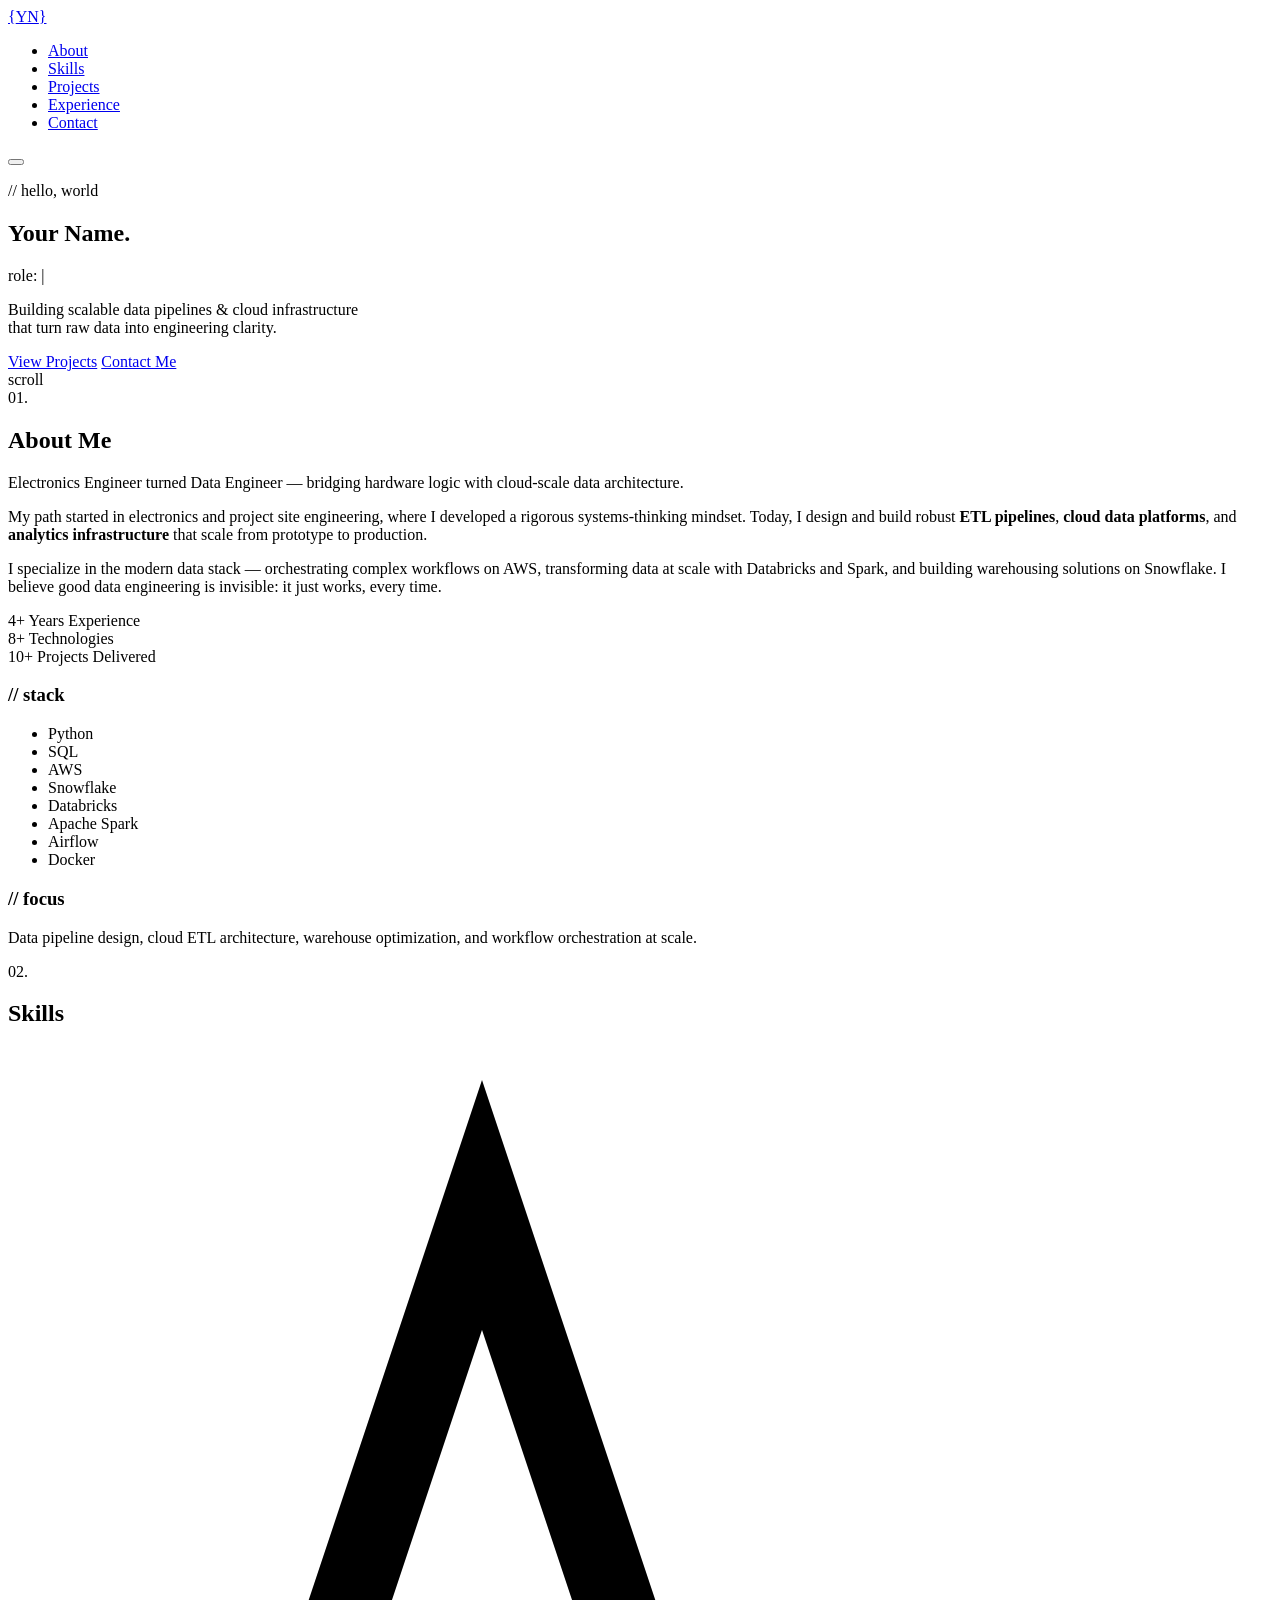
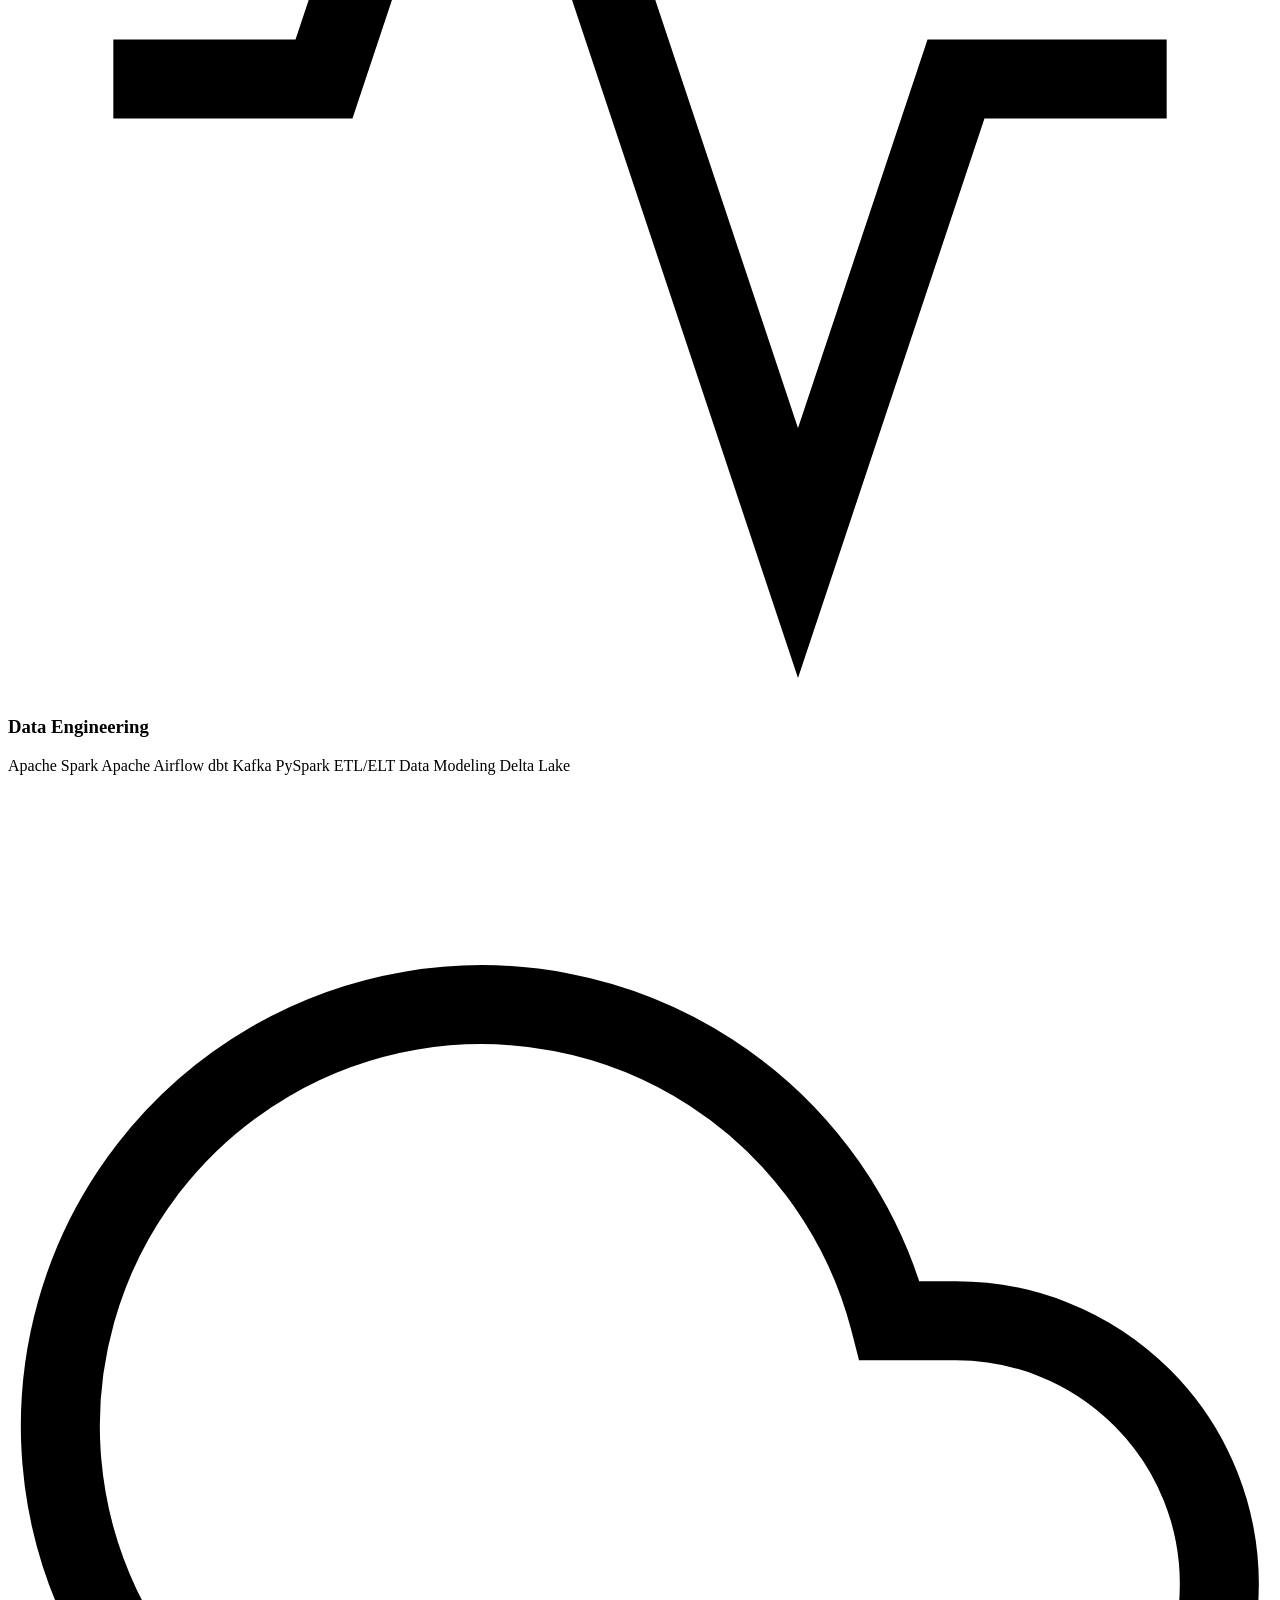
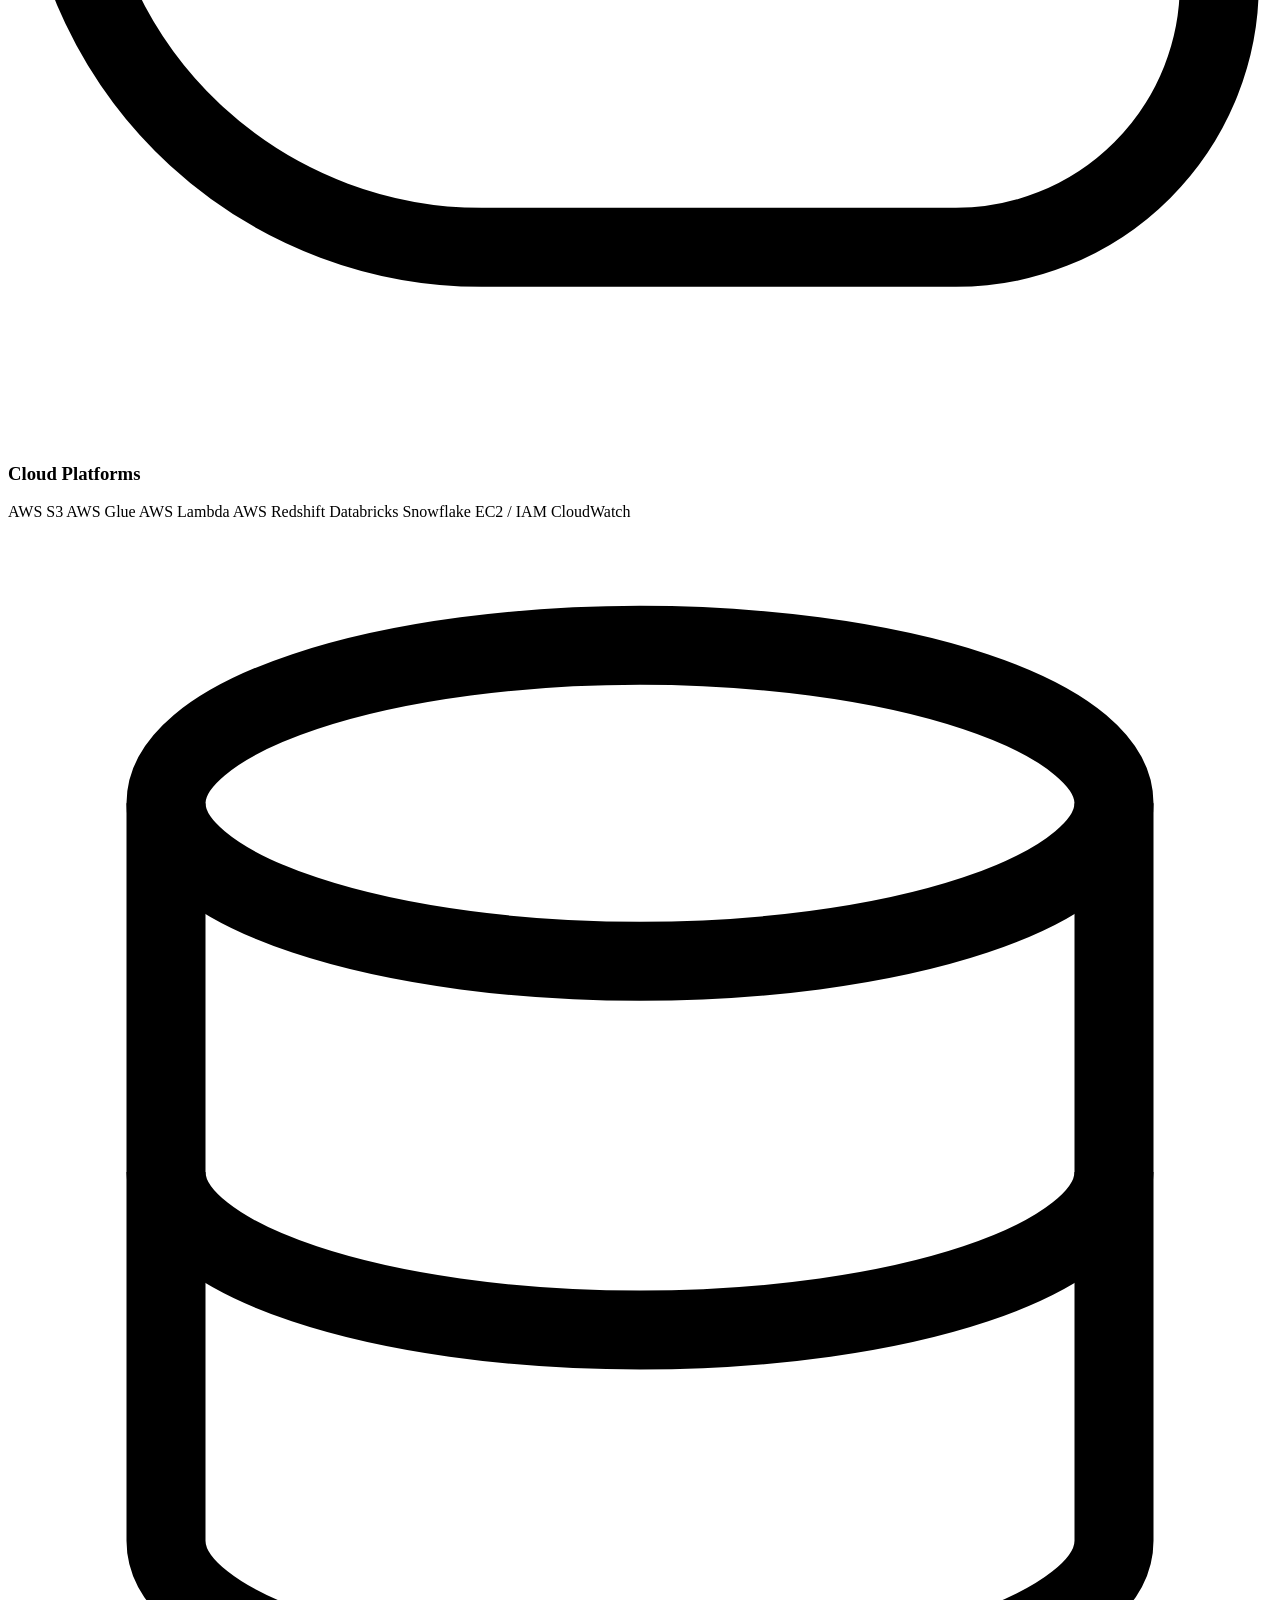
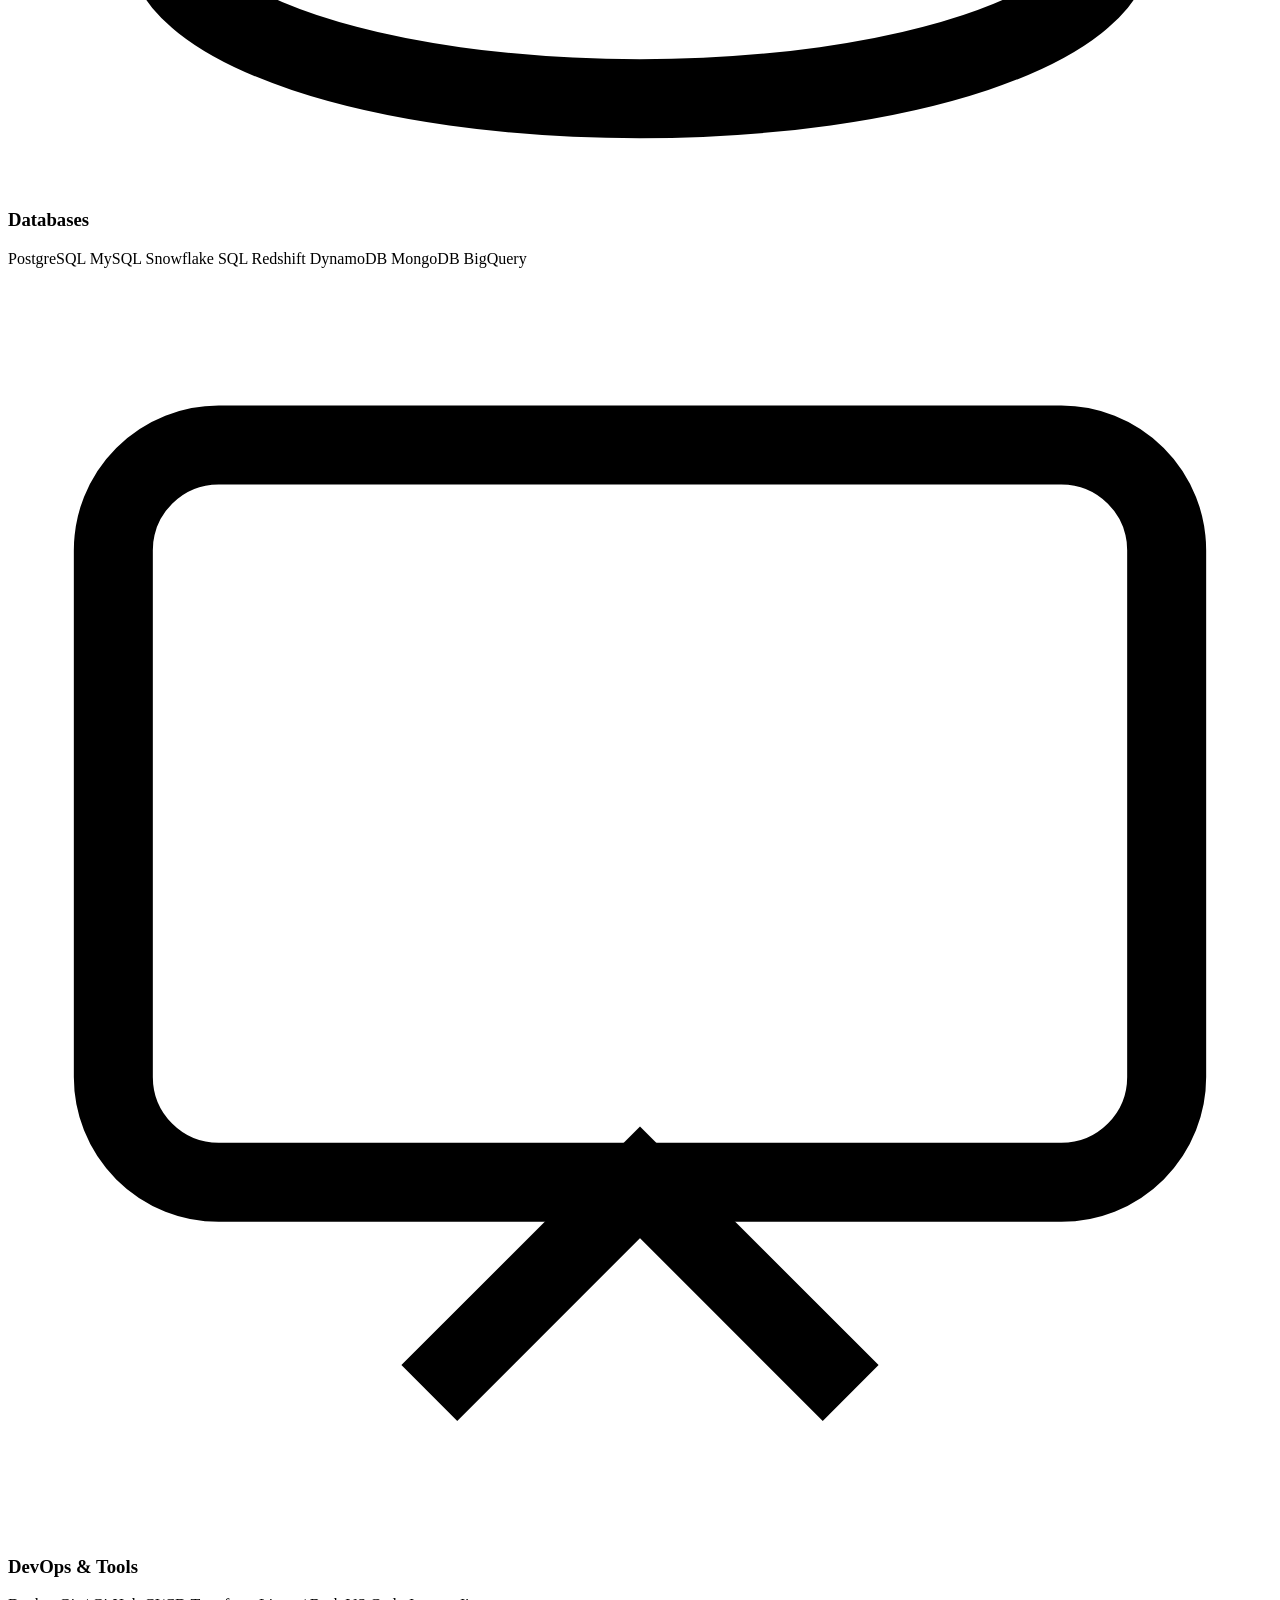
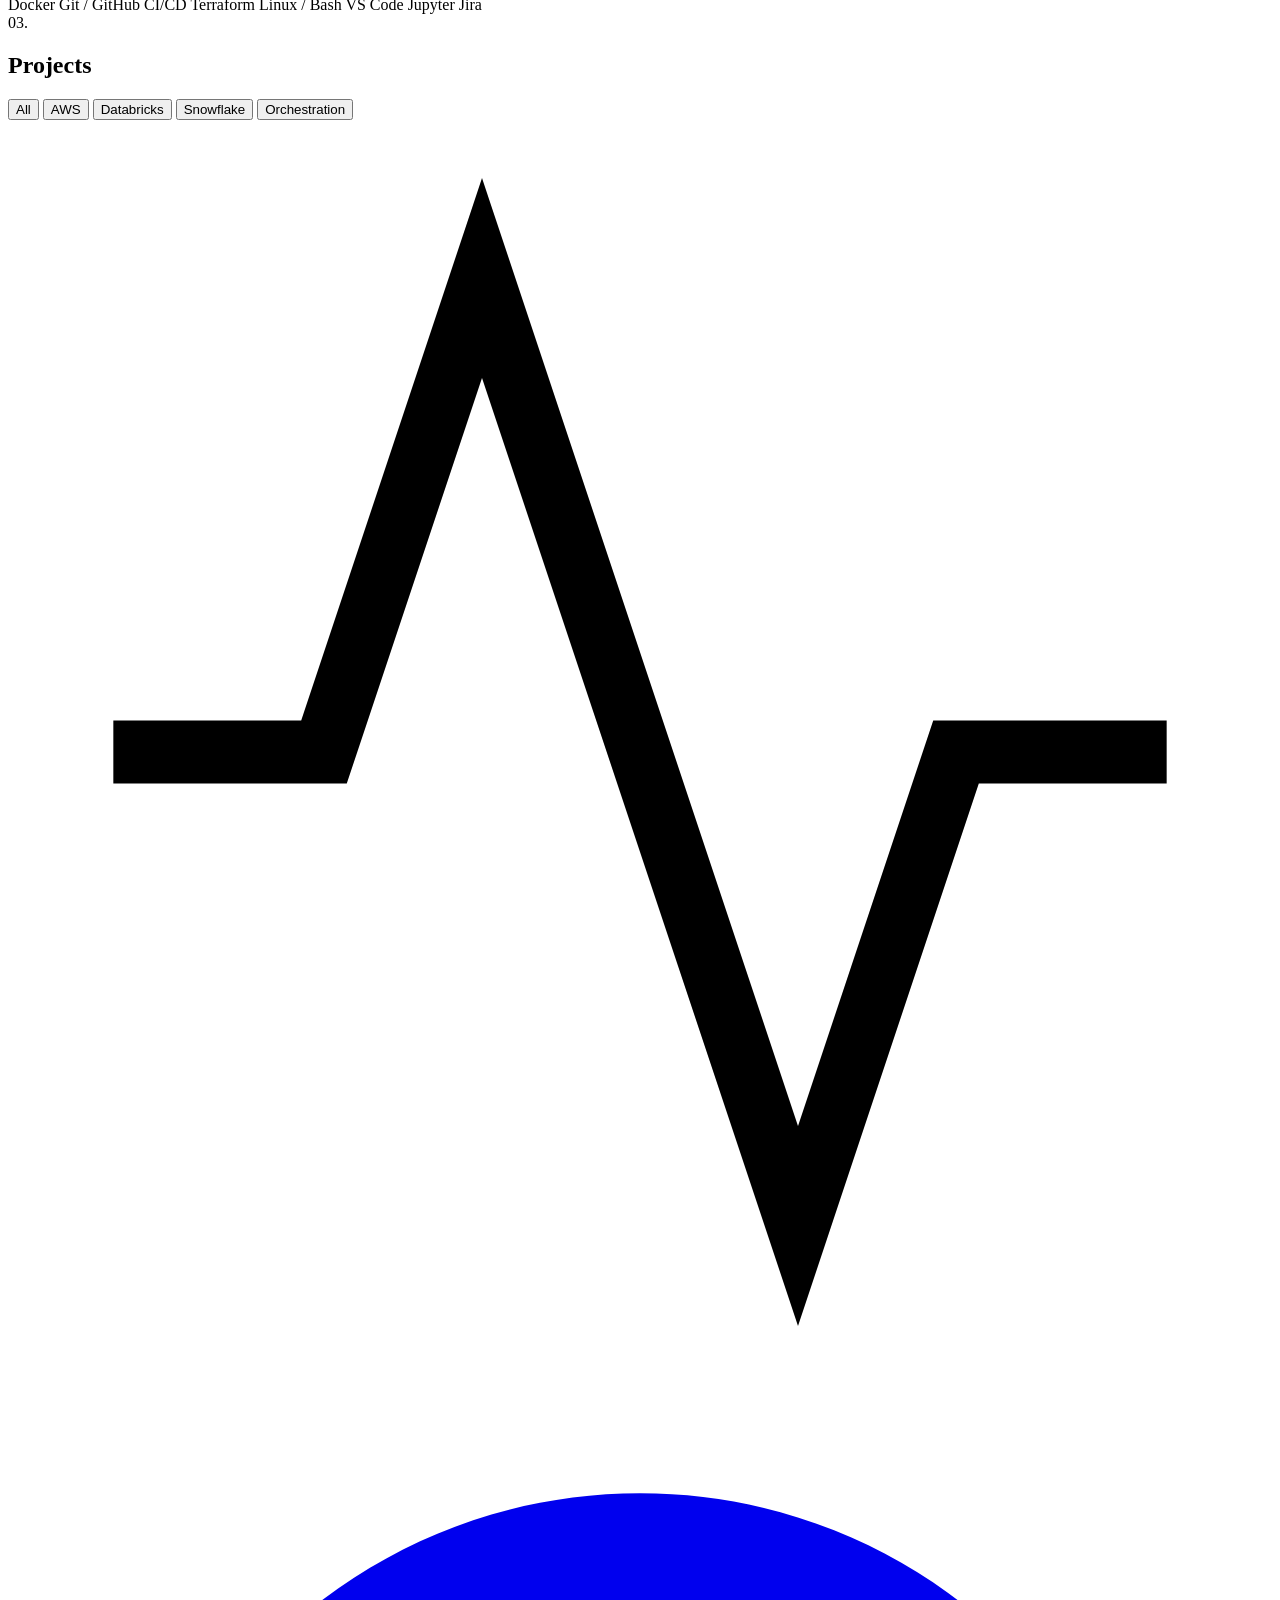
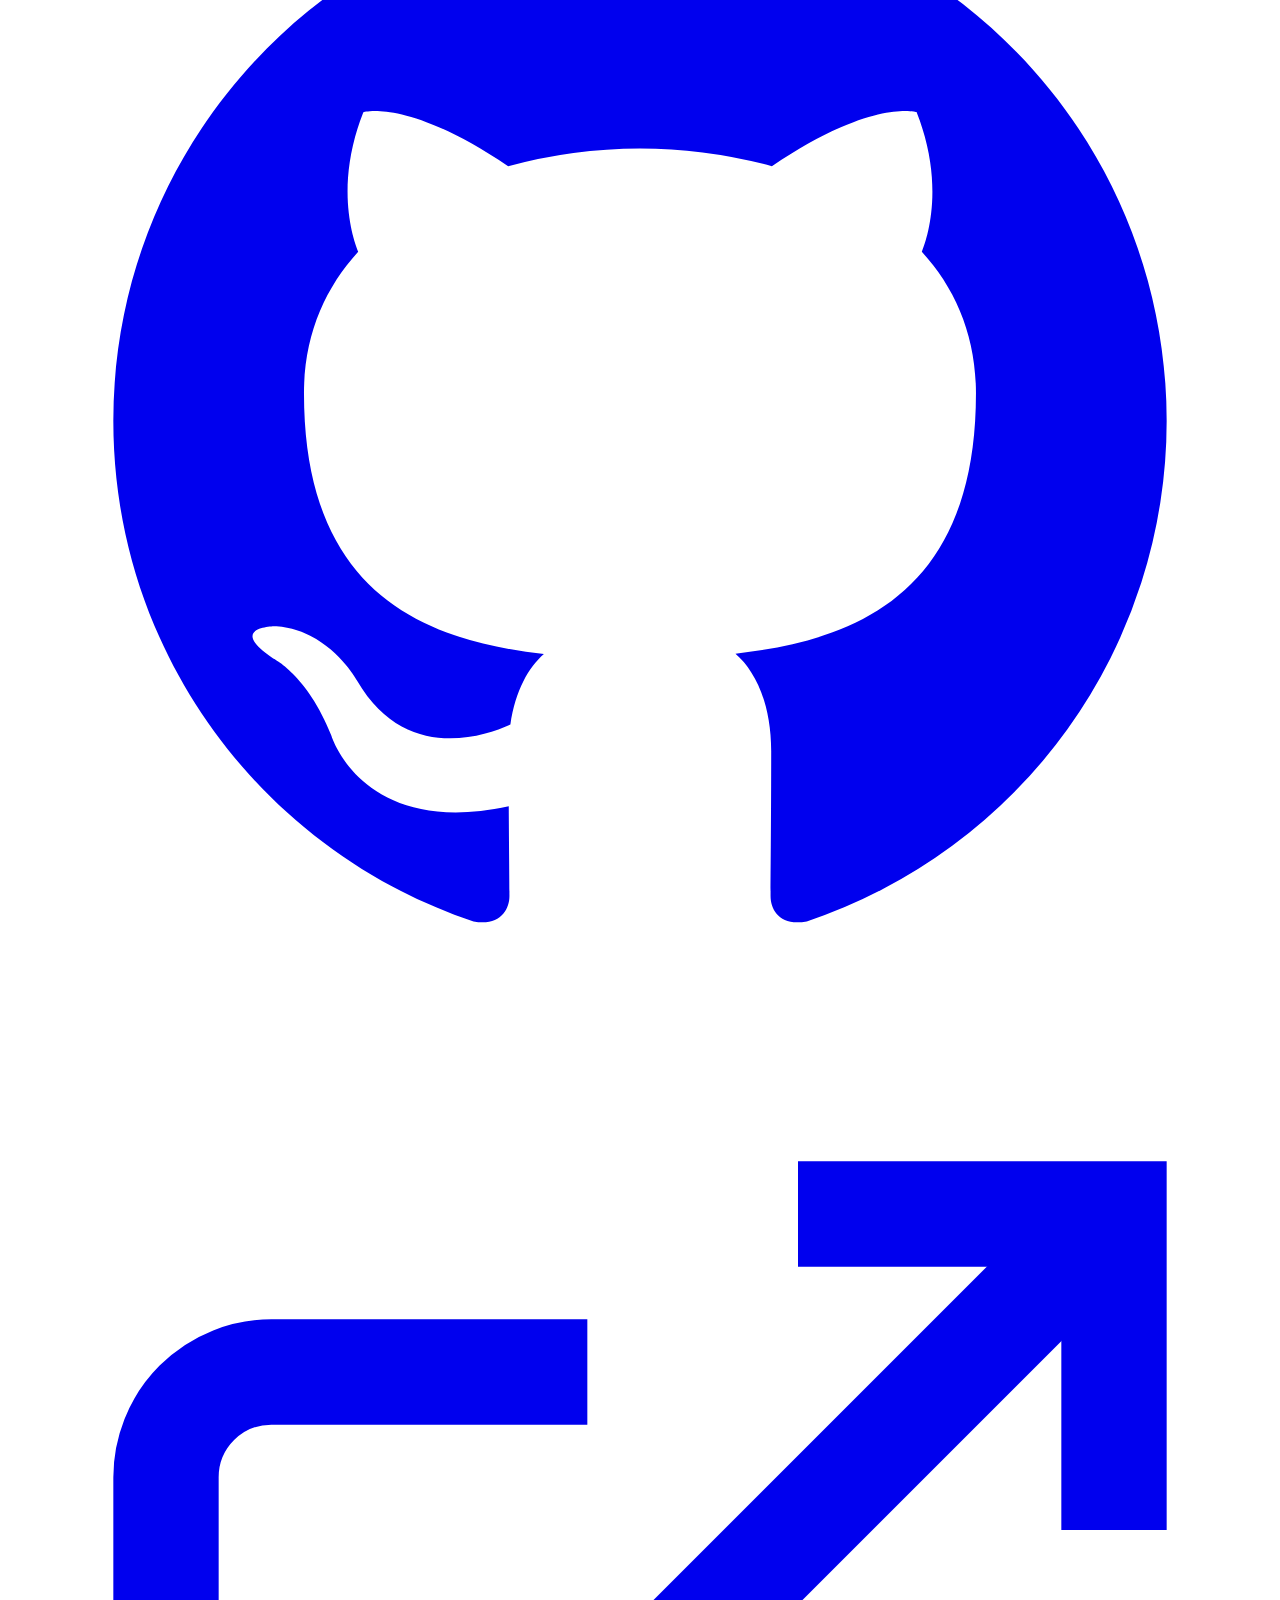
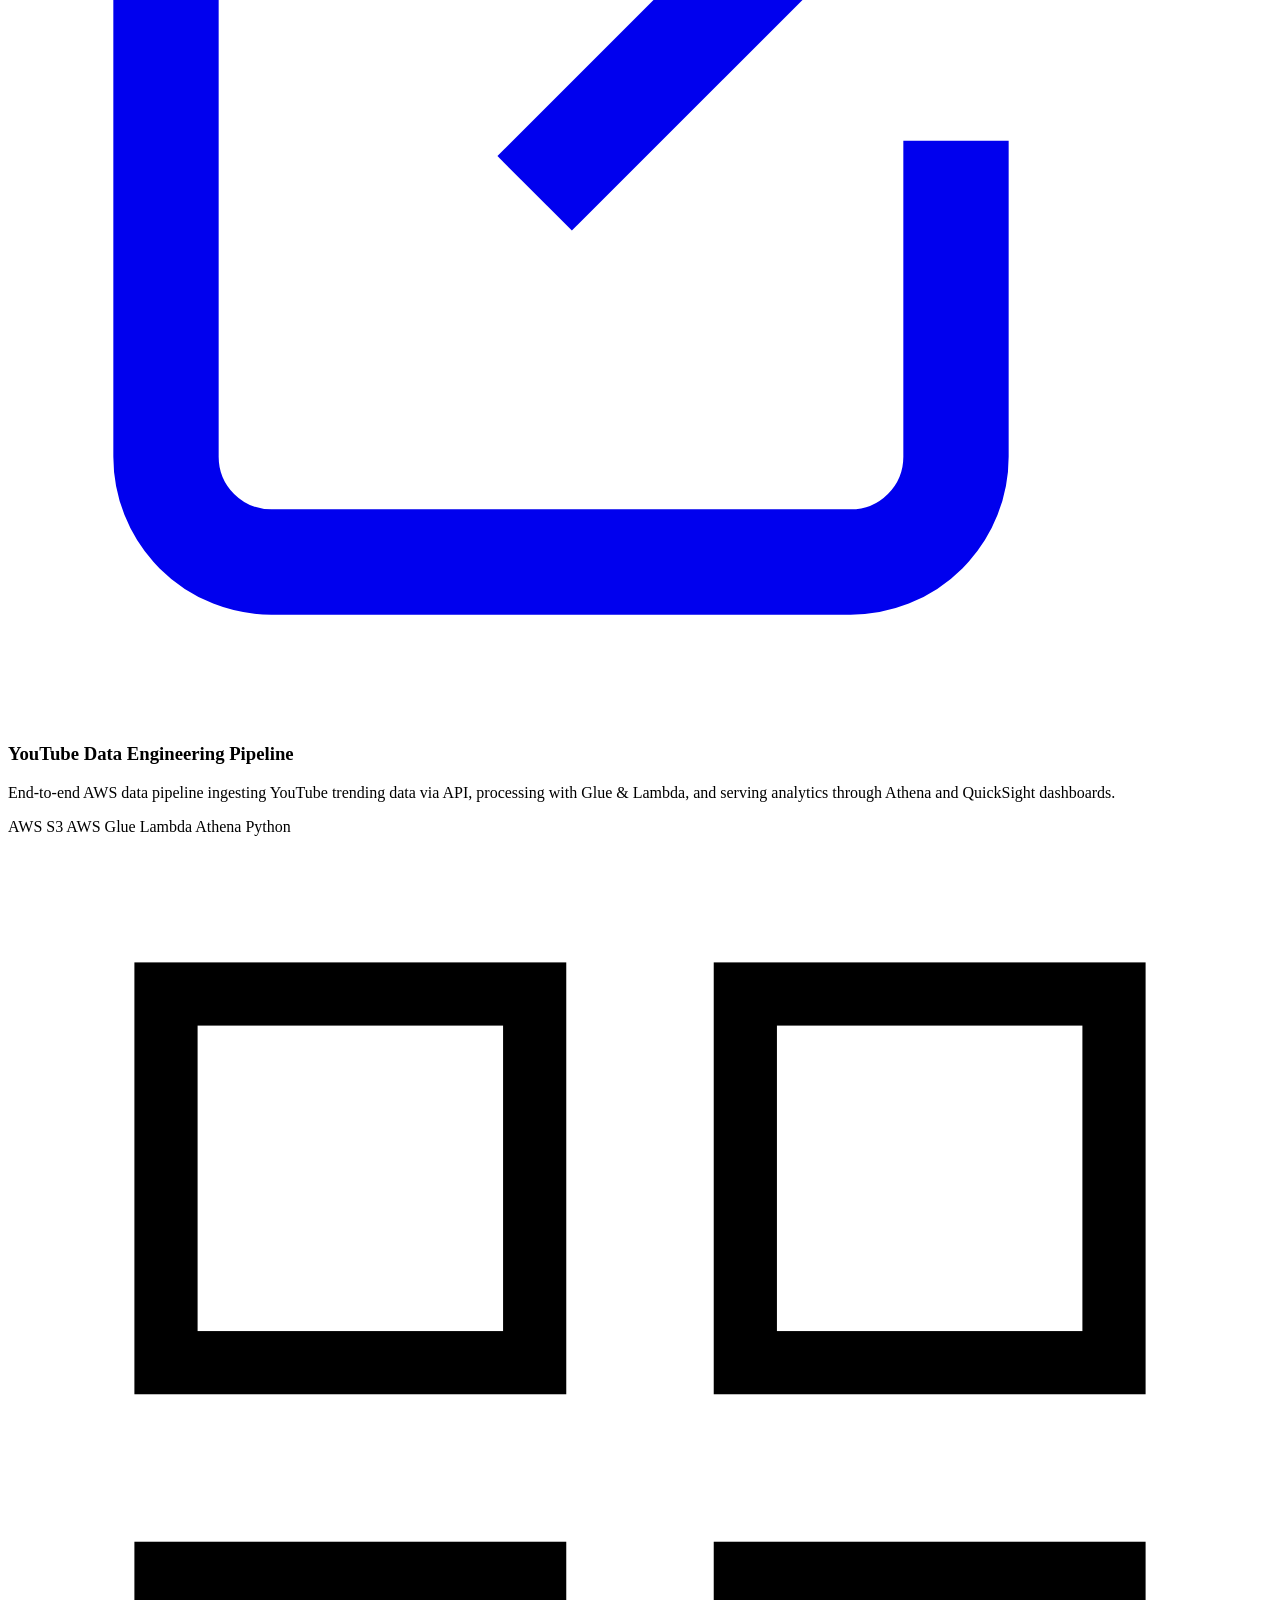
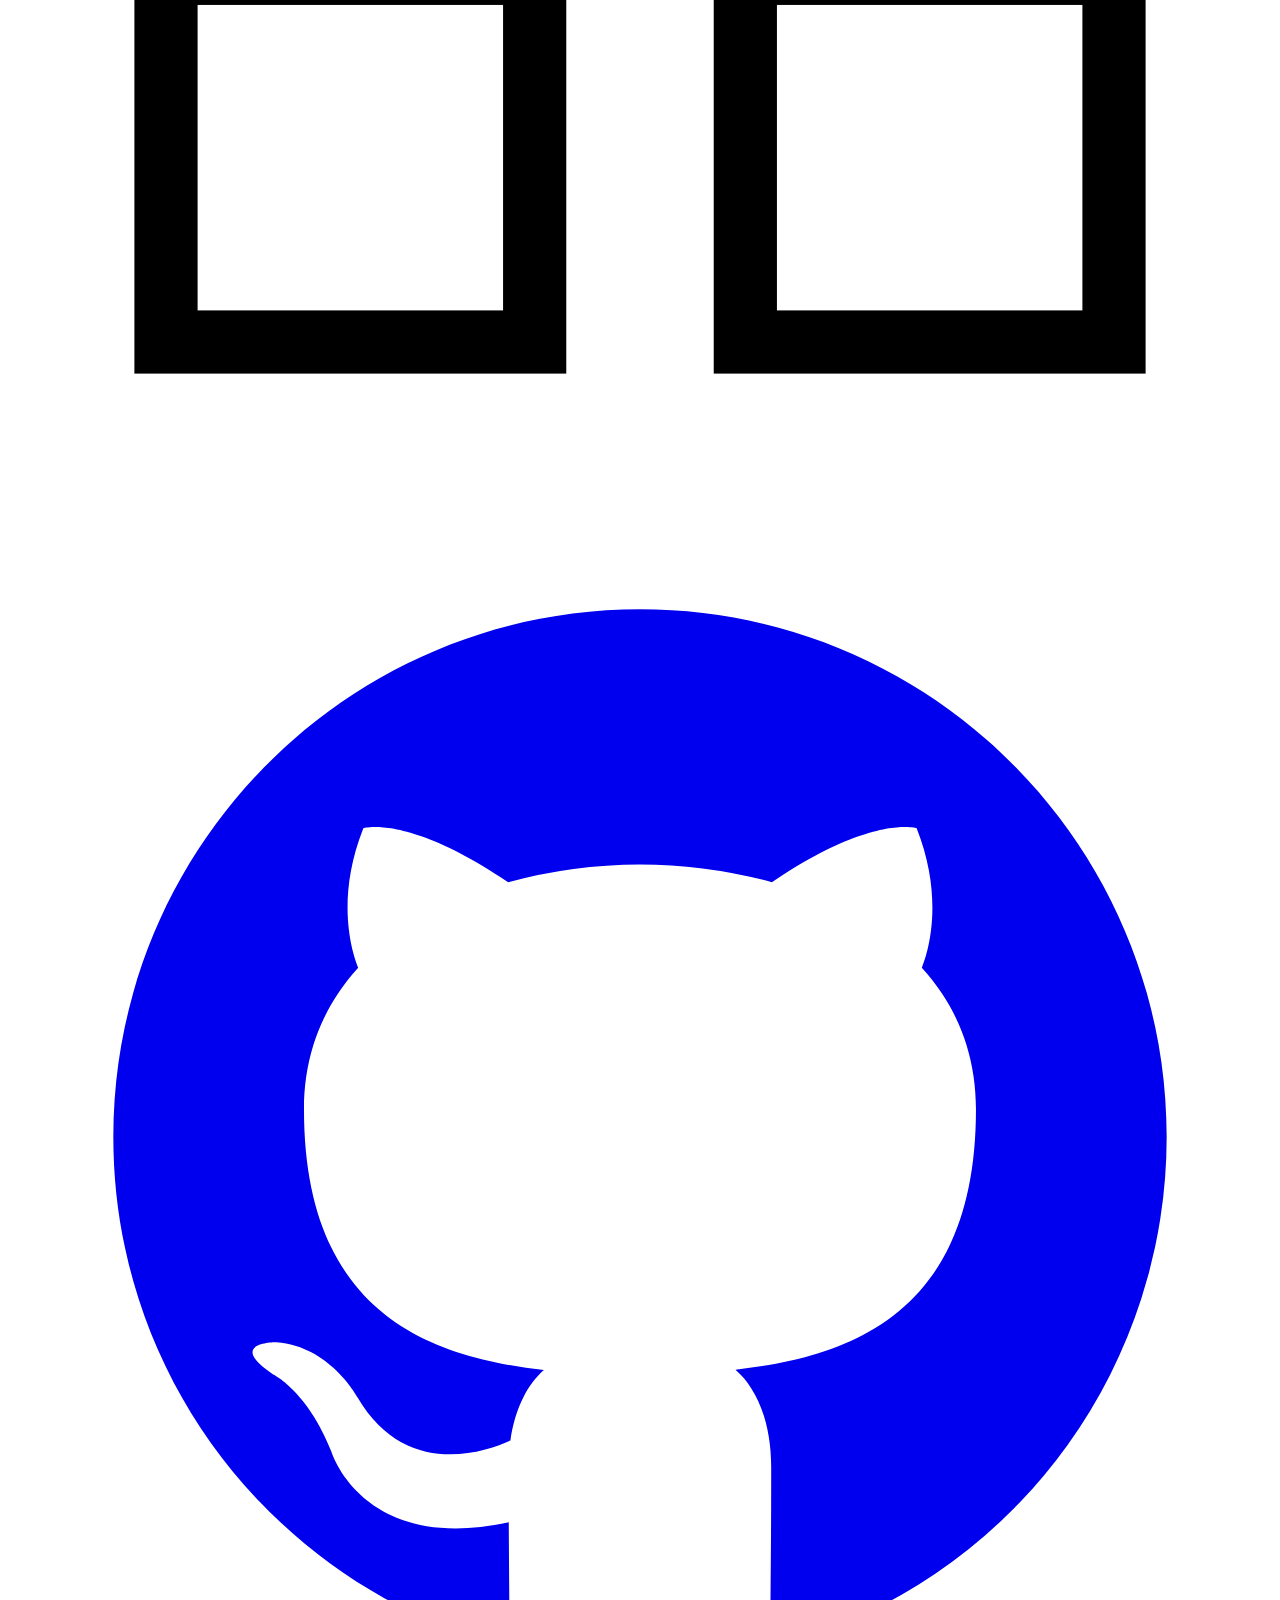
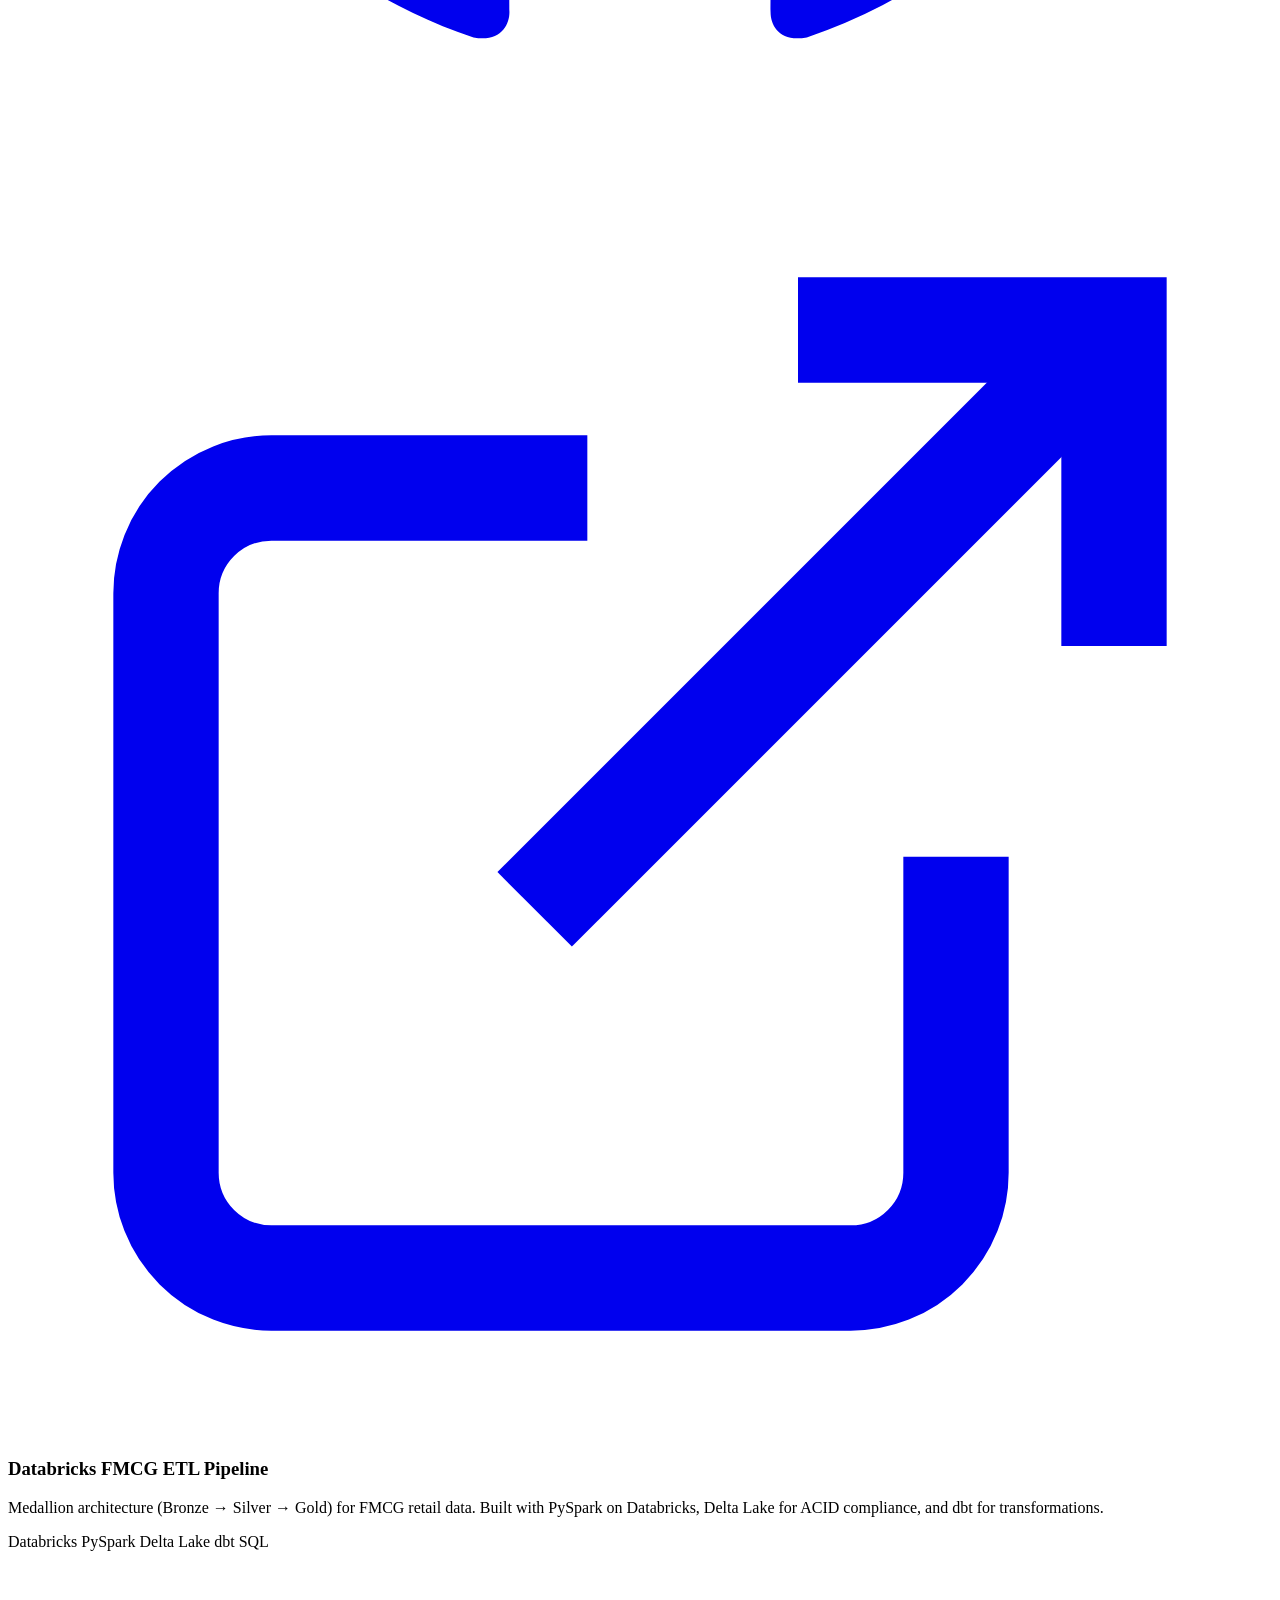
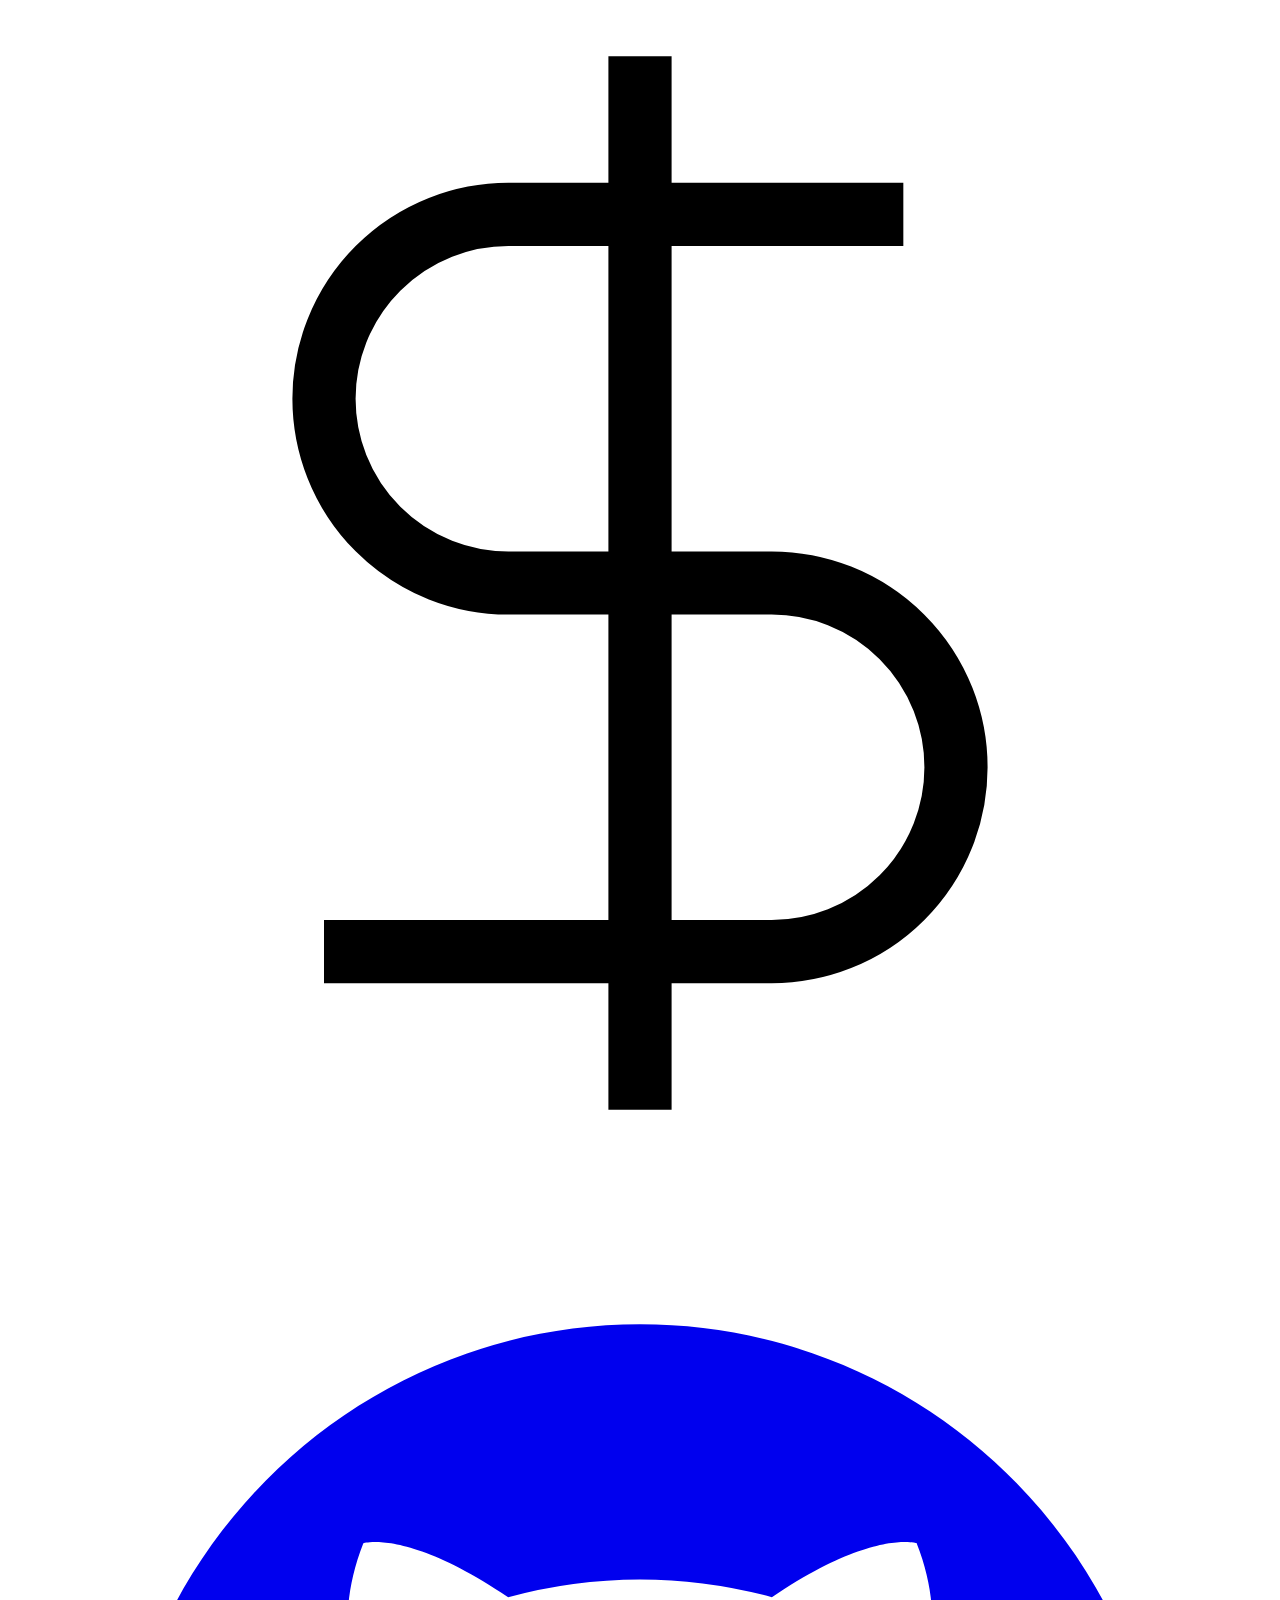
==== portfolio/index.html @ 3ee1ec57 "renamed:    style.css -> css/style.css 	renamed:    main.js -> js/main.js 	renamed:    index.html ->" ====
<!DOCTYPE html>
<html lang="en">
<head>
  <meta charset="UTF-8" />
  <meta name="viewport" content="width=device-width, initial-scale=1.0" />
  <meta name="description" content="Data Engineer & Cloud/ETL Developer portfolio. Specializing in Python, AWS, Snowflake, Databricks, and Apache Spark." />
  <meta name="keywords" content="Data Engineer, ETL Developer, AWS, Snowflake, Databricks, Apache Spark, Python, SQL" />
  <meta name="author" content="Your Name" />

  <!-- Open Graph -->
  <meta property="og:title" content="Your Name — Data Engineer" />
  <meta property="og:description" content="Data Engineer specializing in Cloud & ETL pipelines." />
  <meta property="og:type" content="website" />
  <meta property="og:url" content="https://yourusername.github.io" />
  <meta property="og:image" content="assets/og-image.png" />

  <!-- Twitter Card -->
  <meta name="twitter:card" content="summary_large_image" />
  <meta name="twitter:title" content="Your Name — Data Engineer" />
  <meta name="twitter:description" content="Data Engineer specializing in Cloud & ETL pipelines." />

  <title>Your Name — Data Engineer</title>
  <link rel="icon" type="image/svg+xml" href="assets/favicon.svg" />
  <link rel="stylesheet" href="css/style.css" />

  <!-- Font: Syne (display) + JetBrains Mono (mono accent) + DM Sans (body) -->
  <link rel="preconnect" href="https://fonts.googleapis.com" />
  <link rel="preconnect" href="https://fonts.gstatic.com" crossorigin />
  <link href="https://fonts.googleapis.com/css2?family=Syne:wght@400;600;700;800&family=JetBrains+Mono:wght@300;400;500&family=DM+Sans:wght@300;400;500&display=swap" rel="stylesheet" />
</head>
<body>

  <!-- ===================== SCROLL PROGRESS ===================== -->
  <div id="scroll-progress" aria-hidden="true"></div>

  <!-- ===================== CUSTOM CURSOR ===================== -->
  <div id="cursor" aria-hidden="true"></div>
  <div id="cursor-follower" aria-hidden="true"></div>

  <!-- ===================== NAVBAR ===================== -->
  <nav id="navbar" role="navigation" aria-label="Main navigation">
    <div class="nav-container">
      <a href="#hero" class="nav-logo" aria-label="Home">
        <span class="logo-bracket">{</span>YN<span class="logo-bracket">}</span>
      </a>

      <ul class="nav-links" id="nav-links" role="list">
        <li><a href="#about" class="nav-link">About</a></li>
        <li><a href="#skills" class="nav-link">Skills</a></li>
        <li><a href="#projects" class="nav-link">Projects</a></li>
        <li><a href="#experience" class="nav-link">Experience</a></li>
        <li><a href="#contact" class="nav-link">Contact</a></li>
      </ul>

      <button class="hamburger" id="hamburger" aria-label="Toggle menu" aria-expanded="false" aria-controls="nav-links">
        <span></span><span></span><span></span>
      </button>
    </div>
  </nav>

  <!-- ===================== HERO ===================== -->
  <section id="hero" aria-label="Hero section">
    <div class="hero-bg-grid" aria-hidden="true"></div>
    <div class="hero-content">
      <p class="hero-pre" aria-hidden="true"><span class="mono">// hello, world</span></p>
      <h1 class="hero-name">
        <span class="name-line" data-text="Your">Your</span>
        <span class="name-line accent-line" data-text="Name.">Name.</span>
      </h1>
      <div class="hero-tagline">
        <span class="mono tagline-prefix">role:</span>
        <span id="typed-text" aria-live="polite"></span><span class="cursor-blink" aria-hidden="true">|</span>
      </div>
      <p class="hero-sub">Building scalable data pipelines &amp; cloud infrastructure<br/>that turn raw data into engineering clarity.</p>
      <div class="hero-cta" role="group" aria-label="Call to action buttons">
        <a href="#projects" class="btn btn-primary">View Projects</a>
        <a href="#contact" class="btn btn-outline">Contact Me</a>
      </div>
      <div class="hero-scroll-hint" aria-hidden="true">
        <span class="mono">scroll</span>
        <div class="scroll-line"></div>
      </div>
    </div>

    <!-- Floating decorative elements -->
    <div class="hero-deco" aria-hidden="true">
      <div class="deco-box deco-1"></div>
      <div class="deco-box deco-2"></div>
      <div class="deco-circle"></div>
    </div>
  </section>

  <!-- ===================== ABOUT ===================== -->
  <section id="about" aria-label="About section">
    <div class="container">
      <div class="section-header reveal">
        <span class="mono section-num">01.</span>
        <h2>About Me</h2>
        <div class="section-line"></div>
      </div>

      <div class="about-grid">
        <div class="about-text reveal">
          <p class="about-lead">
            Electronics Engineer turned Data Engineer — bridging hardware logic with cloud-scale data architecture.
          </p>
          <p class="about-body">
            My path started in electronics and project site engineering, where I developed a rigorous systems-thinking mindset. Today, I design and build robust <strong>ETL pipelines</strong>, <strong>cloud data platforms</strong>, and <strong>analytics infrastructure</strong> that scale from prototype to production.
          </p>
          <p class="about-body">
            I specialize in the modern data stack — orchestrating complex workflows on AWS, transforming data at scale with Databricks and Spark, and building warehousing solutions on Snowflake. I believe good data engineering is invisible: it just works, every time.
          </p>
          <div class="about-stats" role="list">
            <div class="stat-item" role="listitem">
              <span class="stat-num">4+</span>
              <span class="stat-label">Years Experience</span>
            </div>
            <div class="stat-item" role="listitem">
              <span class="stat-num">8+</span>
              <span class="stat-label">Technologies</span>
            </div>
            <div class="stat-item" role="listitem">
              <span class="stat-num">10+</span>
              <span class="stat-label">Projects Delivered</span>
            </div>
          </div>
        </div>

        <div class="about-sidebar reveal">
          <div class="about-card">
            <h3 class="card-title"><span class="mono">// stack</span></h3>
            <ul class="stack-list" role="list">
              <li class="stack-item" role="listitem"><span class="dot"></span>Python</li>
              <li class="stack-item" role="listitem"><span class="dot"></span>SQL</li>
              <li class="stack-item" role="listitem"><span class="dot"></span>AWS</li>
              <li class="stack-item" role="listitem"><span class="dot"></span>Snowflake</li>
              <li class="stack-item" role="listitem"><span class="dot"></span>Databricks</li>
              <li class="stack-item" role="listitem"><span class="dot"></span>Apache Spark</li>
              <li class="stack-item" role="listitem"><span class="dot"></span>Airflow</li>
              <li class="stack-item" role="listitem"><span class="dot"></span>Docker</li>
            </ul>
          </div>
          <div class="about-card">
            <h3 class="card-title"><span class="mono">// focus</span></h3>
            <p class="focus-text">Data pipeline design, cloud ETL architecture, warehouse optimization, and workflow orchestration at scale.</p>
          </div>
        </div>
      </div>
    </div>
  </section>

  <!-- ===================== SKILLS ===================== -->
  <section id="skills" aria-label="Skills section">
    <div class="container">
      <div class="section-header reveal">
        <span class="mono section-num">02.</span>
        <h2>Skills</h2>
        <div class="section-line"></div>
      </div>

      <div class="skills-grid">

        <!-- Data Engineering -->
        <div class="skill-category reveal">
          <h3 class="cat-title">
            <svg class="cat-icon" viewBox="0 0 24 24" fill="none" stroke="currentColor" stroke-width="1.5" aria-hidden="true"><polyline points="22 12 18 12 15 21 9 3 6 12 2 12"/></svg>
            Data Engineering
          </h3>
          <div class="skill-tags" role="list">
            <span class="skill-tag" role="listitem">Apache Spark</span>
            <span class="skill-tag" role="listitem">Apache Airflow</span>
            <span class="skill-tag" role="listitem">dbt</span>
            <span class="skill-tag" role="listitem">Kafka</span>
            <span class="skill-tag" role="listitem">PySpark</span>
            <span class="skill-tag" role="listitem">ETL/ELT</span>
            <span class="skill-tag" role="listitem">Data Modeling</span>
            <span class="skill-tag" role="listitem">Delta Lake</span>
          </div>
        </div>

        <!-- Cloud Platforms -->
        <div class="skill-category reveal">
          <h3 class="cat-title">
            <svg class="cat-icon" viewBox="0 0 24 24" fill="none" stroke="currentColor" stroke-width="1.5" aria-hidden="true"><path d="M18 10h-1.26A8 8 0 1 0 9 20h9a5 5 0 0 0 0-10z"/></svg>
            Cloud Platforms
          </h3>
          <div class="skill-tags" role="list">
            <span class="skill-tag" role="listitem">AWS S3</span>
            <span class="skill-tag" role="listitem">AWS Glue</span>
            <span class="skill-tag" role="listitem">AWS Lambda</span>
            <span class="skill-tag" role="listitem">AWS Redshift</span>
            <span class="skill-tag" role="listitem">Databricks</span>
            <span class="skill-tag" role="listitem">Snowflake</span>
            <span class="skill-tag" role="listitem">EC2 / IAM</span>
            <span class="skill-tag" role="listitem">CloudWatch</span>
          </div>
        </div>

        <!-- Databases -->
        <div class="skill-category reveal">
          <h3 class="cat-title">
            <svg class="cat-icon" viewBox="0 0 24 24" fill="none" stroke="currentColor" stroke-width="1.5" aria-hidden="true"><ellipse cx="12" cy="5" rx="9" ry="3"/><path d="M21 12c0 1.66-4 3-9 3s-9-1.34-9-3"/><path d="M3 5v14c0 1.66 4 3 9 3s9-1.34 9-3V5"/></svg>
            Databases
          </h3>
          <div class="skill-tags" role="list">
            <span class="skill-tag" role="listitem">PostgreSQL</span>
            <span class="skill-tag" role="listitem">MySQL</span>
            <span class="skill-tag" role="listitem">Snowflake SQL</span>
            <span class="skill-tag" role="listitem">Redshift</span>
            <span class="skill-tag" role="listitem">DynamoDB</span>
            <span class="skill-tag" role="listitem">MongoDB</span>
            <span class="skill-tag" role="listitem">BigQuery</span>
          </div>
        </div>

        <!-- DevOps & Tools -->
        <div class="skill-category reveal">
          <h3 class="cat-title">
            <svg class="cat-icon" viewBox="0 0 24 24" fill="none" stroke="currentColor" stroke-width="1.5" aria-hidden="true"><rect x="2" y="3" width="20" height="14" rx="2"/><polyline points="8 21 12 17 16 21"/></svg>
            DevOps &amp; Tools
          </h3>
          <div class="skill-tags" role="list">
            <span class="skill-tag" role="listitem">Docker</span>
            <span class="skill-tag" role="listitem">Git / GitHub</span>
            <span class="skill-tag" role="listitem">CI/CD</span>
            <span class="skill-tag" role="listitem">Terraform</span>
            <span class="skill-tag" role="listitem">Linux / Bash</span>
            <span class="skill-tag" role="listitem">VS Code</span>
            <span class="skill-tag" role="listitem">Jupyter</span>
            <span class="skill-tag" role="listitem">Jira</span>
          </div>
        </div>

      </div>
    </div>
  </section>

  <!-- ===================== PROJECTS ===================== -->
  <section id="projects" aria-label="Projects section">
    <div class="container">
      <div class="section-header reveal">
        <span class="mono section-num">03.</span>
        <h2>Projects</h2>
        <div class="section-line"></div>
      </div>

      <div class="filter-bar reveal" role="group" aria-label="Filter projects">
        <button class="filter-btn active" data-filter="all">All</button>
        <button class="filter-btn" data-filter="aws">AWS</button>
        <button class="filter-btn" data-filter="databricks">Databricks</button>
        <button class="filter-btn" data-filter="snowflake">Snowflake</button>
        <button class="filter-btn" data-filter="orchestration">Orchestration</button>
      </div>

      <div class="projects-grid" id="projects-grid">

        <!-- Project 1 -->
        <article class="project-card reveal" data-category="aws" role="article">
          <div class="project-top">
            <div class="project-icon" aria-hidden="true">
              <svg viewBox="0 0 24 24" fill="none" stroke="currentColor" stroke-width="1.2"><polyline points="22 12 18 12 15 21 9 3 6 12 2 12"/></svg>
            </div>
            <div class="project-links">
              <a href="#" class="icon-link" aria-label="GitHub repository" target="_blank" rel="noopener">
                <svg viewBox="0 0 24 24" fill="currentColor" aria-hidden="true"><path d="M12 2C6.477 2 2 6.484 2 12.017c0 4.425 2.865 8.18 6.839 9.504.5.092.682-.217.682-.483 0-.237-.008-.868-.013-1.703-2.782.605-3.369-1.343-3.369-1.343-.454-1.158-1.11-1.466-1.11-1.466-.908-.62.069-.608.069-.608 1.003.07 1.531 1.032 1.531 1.032.892 1.53 2.341 1.088 2.91.832.092-.647.35-1.088.636-1.338-2.22-.253-4.555-1.113-4.555-4.951 0-1.093.39-1.988 1.029-2.688-.103-.253-.446-1.272.098-2.65 0 0 .84-.27 2.75 1.026A9.564 9.564 0 0 1 12 6.844a9.59 9.59 0 0 1 2.504.337c1.909-1.296 2.747-1.027 2.747-1.027.546 1.379.202 2.398.1 2.651.64.7 1.028 1.595 1.028 2.688 0 3.848-2.339 4.695-4.566 4.943.359.309.678.92.678 1.855 0 1.338-.012 2.419-.012 2.747 0 .268.18.58.688.482A10.019 10.019 0 0 0 22 12.017C22 6.484 17.522 2 12 2z"/></svg>
              </a>
              <a href="#" class="icon-link" aria-label="Live demo" target="_blank" rel="noopener">
                <svg viewBox="0 0 24 24" fill="none" stroke="currentColor" stroke-width="2" aria-hidden="true"><path d="M18 13v6a2 2 0 0 1-2 2H5a2 2 0 0 1-2-2V8a2 2 0 0 1 2-2h6"/><polyline points="15 3 21 3 21 9"/><line x1="10" y1="14" x2="21" y2="3"/></svg>
              </a>
            </div>
          </div>
          <h3 class="project-title">YouTube Data Engineering Pipeline</h3>
          <p class="project-desc">End-to-end AWS data pipeline ingesting YouTube trending data via API, processing with Glue &amp; Lambda, and serving analytics through Athena and QuickSight dashboards.</p>
          <div class="project-tags" role="list">
            <span class="tag" role="listitem">AWS S3</span>
            <span class="tag" role="listitem">AWS Glue</span>
            <span class="tag" role="listitem">Lambda</span>
            <span class="tag" role="listitem">Athena</span>
            <span class="tag" role="listitem">Python</span>
          </div>
        </article>

        <!-- Project 2 -->
        <article class="project-card reveal" data-category="databricks" role="article">
          <div class="project-top">
            <div class="project-icon" aria-hidden="true">
              <svg viewBox="0 0 24 24" fill="none" stroke="currentColor" stroke-width="1.2"><rect x="3" y="3" width="7" height="7"/><rect x="14" y="3" width="7" height="7"/><rect x="14" y="14" width="7" height="7"/><rect x="3" y="14" width="7" height="7"/></svg>
            </div>
            <div class="project-links">
              <a href="#" class="icon-link" aria-label="GitHub repository" target="_blank" rel="noopener">
                <svg viewBox="0 0 24 24" fill="currentColor" aria-hidden="true"><path d="M12 2C6.477 2 2 6.484 2 12.017c0 4.425 2.865 8.18 6.839 9.504.5.092.682-.217.682-.483 0-.237-.008-.868-.013-1.703-2.782.605-3.369-1.343-3.369-1.343-.454-1.158-1.11-1.466-1.11-1.466-.908-.62.069-.608.069-.608 1.003.07 1.531 1.032 1.531 1.032.892 1.53 2.341 1.088 2.91.832.092-.647.35-1.088.636-1.338-2.22-.253-4.555-1.113-4.555-4.951 0-1.093.39-1.988 1.029-2.688-.103-.253-.446-1.272.098-2.65 0 0 .84-.27 2.75 1.026A9.564 9.564 0 0 1 12 6.844a9.59 9.59 0 0 1 2.504.337c1.909-1.296 2.747-1.027 2.747-1.027.546 1.379.202 2.398.1 2.651.64.7 1.028 1.595 1.028 2.688 0 3.848-2.339 4.695-4.566 4.943.359.309.678.92.678 1.855 0 1.338-.012 2.419-.012 2.747 0 .268.18.58.688.482A10.019 10.019 0 0 0 22 12.017C22 6.484 17.522 2 12 2z"/></svg>
              </a>
              <a href="#" class="icon-link" aria-label="Live demo" target="_blank" rel="noopener">
                <svg viewBox="0 0 24 24" fill="none" stroke="currentColor" stroke-width="2" aria-hidden="true"><path d="M18 13v6a2 2 0 0 1-2 2H5a2 2 0 0 1-2-2V8a2 2 0 0 1 2-2h6"/><polyline points="15 3 21 3 21 9"/><line x1="10" y1="14" x2="21" y2="3"/></svg>
              </a>
            </div>
          </div>
          <h3 class="project-title">Databricks FMCG ETL Pipeline</h3>
          <p class="project-desc">Medallion architecture (Bronze → Silver → Gold) for FMCG retail data. Built with PySpark on Databricks, Delta Lake for ACID compliance, and dbt for transformations.</p>
          <div class="project-tags" role="list">
            <span class="tag" role="listitem">Databricks</span>
            <span class="tag" role="listitem">PySpark</span>
            <span class="tag" role="listitem">Delta Lake</span>
            <span class="tag" role="listitem">dbt</span>
            <span class="tag" role="listitem">SQL</span>
          </div>
        </article>

        <!-- Project 3 -->
        <article class="project-card reveal" data-category="snowflake" role="article">
          <div class="project-top">
            <div class="project-icon" aria-hidden="true">
              <svg viewBox="0 0 24 24" fill="none" stroke="currentColor" stroke-width="1.2"><line x1="12" y1="2" x2="12" y2="22"/><path d="M17 5H9.5a3.5 3.5 0 0 0 0 7h5a3.5 3.5 0 0 1 0 7H6"/></svg>
            </div>
            <div class="project-links">
              <a href="#" class="icon-link" aria-label="GitHub repository" target="_blank" rel="noopener">
                <svg viewBox="0 0 24 24" fill="currentColor" aria-hidden="true"><path d="M12 2C6.477 2 2 6.484 2 12.017c0 4.425 2.865 8.18 6.839 9.504.5.092.682-.217.682-.483 0-.237-.008-.868-.013-1.703-2.782.605-3.369-1.343-3.369-1.343-.454-1.158-1.11-1.466-1.11-1.466-.908-.62.069-.608.069-.608 1.003.07 1.531 1.032 1.531 1.032.892 1.53 2.341 1.088 2.91.832.092-.647.35-1.088.636-1.338-2.22-.253-4.555-1.113-4.555-4.951 0-1.093.39-1.988 1.029-2.688-.103-.253-.446-1.272.098-2.65 0 0 .84-.27 2.75 1.026A9.564 9.564 0 0 1 12 6.844a9.59 9.59 0 0 1 2.504.337c1.909-1.296 2.747-1.027 2.747-1.027.546 1.379.202 2.398.1 2.651.64.7 1.028 1.595 1.028 2.688 0 3.848-2.339 4.695-4.566 4.943.359.309.678.92.678 1.855 0 1.338-.012 2.419-.012 2.747 0 .268.18.58.688.482A10.019 10.019 0 0 0 22 12.017C22 6.484 17.522 2 12 2z"/></svg>
              </a>
              <a href="#" class="icon-link" aria-label="Live demo" target="_blank" rel="noopener">
                <svg viewBox="0 0 24 24" fill="none" stroke="currentColor" stroke-width="2" aria-hidden="true"><path d="M18 13v6a2 2 0 0 1-2 2H5a2 2 0 0 1-2-2V8a2 2 0 0 1 2-2h6"/><polyline points="15 3 21 3 21 9"/><line x1="10" y1="14" x2="21" y2="3"/></svg>
              </a>
            </div>
          </div>
          <h3 class="project-title">Snowflake Banking Analytics Platform</h3>
          <p class="project-desc">Cloud data warehouse solution for banking analytics. Features multi-cluster Snowflake setup, Streams &amp; Tasks for CDC, and role-based access control for compliance.</p>
          <div class="project-tags" role="list">
            <span class="tag" role="listitem">Snowflake</span>
            <span class="tag" role="listitem">SQL</span>
            <span class="tag" role="listitem">Python</span>
            <span class="tag" role="listitem">CDC</span>
            <span class="tag" role="listitem">AWS S3</span>
          </div>
        </article>

        <!-- Project 4 -->
        <article class="project-card reveal" data-category="orchestration" role="article">
          <div class="project-top">
            <div class="project-icon" aria-hidden="true">
              <svg viewBox="0 0 24 24" fill="none" stroke="currentColor" stroke-width="1.2"><circle cx="12" cy="12" r="10"/><polyline points="12 6 12 12 16 14"/></svg>
            </div>
            <div class="project-links">
              <a href="#" class="icon-link" aria-label="GitHub repository" target="_blank" rel="noopener">
                <svg viewBox="0 0 24 24" fill="currentColor" aria-hidden="true"><path d="M12 2C6.477 2 2 6.484 2 12.017c0 4.425 2.865 8.18 6.839 9.504.5.092.682-.217.682-.483 0-.237-.008-.868-.013-1.703-2.782.605-3.369-1.343-3.369-1.343-.454-1.158-1.11-1.466-1.11-1.466-.908-.62.069-.608.069-.608 1.003.07 1.531 1.032 1.531 1.032.892 1.53 2.341 1.088 2.91.832.092-.647.35-1.088.636-1.338-2.22-.253-4.555-1.113-4.555-4.951 0-1.093.39-1.988 1.029-2.688-.103-.253-.446-1.272.098-2.65 0 0 .84-.27 2.75 1.026A9.564 9.564 0 0 1 12 6.844a9.59 9.59 0 0 1 2.504.337c1.909-1.296 2.747-1.027 2.747-1.027.546 1.379.202 2.398.1 2.651.64.7 1.028 1.595 1.028 2.688 0 3.848-2.339 4.695-4.566 4.943.359.309.678.92.678 1.855 0 1.338-.012 2.419-.012 2.747 0 .268.18.58.688.482A10.019 10.019 0 0 0 22 12.017C22 6.484 17.522 2 12 2z"/></svg>
              </a>
              <a href="#" class="icon-link" aria-label="Live demo" target="_blank" rel="noopener">
                <svg viewBox="0 0 24 24" fill="none" stroke="currentColor" stroke-width="2" aria-hidden="true"><path d="M18 13v6a2 2 0 0 1-2 2H5a2 2 0 0 1-2-2V8a2 2 0 0 1 2-2h6"/><polyline points="15 3 21 3 21 9"/><line x1="10" y1="14" x2="21" y2="3"/></svg>
              </a>
            </div>
          </div>
          <h3 class="project-title">Airflow ETL Orchestration Project</h3>
          <p class="project-desc">Production-grade DAG orchestration with Apache Airflow on Docker. Custom operators, SLA monitoring, Slack alerting, and multi-environment deployment pipeline.</p>
          <div class="project-tags" role="list">
            <span class="tag" role="listitem">Airflow</span>
            <span class="tag" role="listitem">Docker</span>
            <span class="tag" role="listitem">Python</span>
            <span class="tag" role="listitem">PostgreSQL</span>
            <span class="tag" role="listitem">CI/CD</span>
          </div>
        </article>

      </div>
    </div>
  </section>

  <!-- ===================== EXPERIENCE ===================== -->
  <section id="experience" aria-label="Experience section">
    <div class="container">
      <div class="section-header reveal">
        <span class="mono section-num">04.</span>
        <h2>Experience</h2>
        <div class="section-line"></div>
      </div>

      <div class="timeline" role="list">

        <!-- Timeline Item 1 -->
        <div class="timeline-item reveal" role="listitem">
          <div class="timeline-marker" aria-hidden="true"></div>
          <div class="timeline-content">
            <div class="timeline-meta">
              <span class="timeline-date mono">2023 — Present</span>
              <span class="timeline-type">Full-time</span>
            </div>
            <h3 class="timeline-title">Data Engineer</h3>
            <p class="timeline-company">Self-Directed / Freelance</p>
            <ul class="timeline-list" role="list">
              <li>Designed and deployed end-to-end ETL pipelines on AWS using S3, Glue, Lambda, and Athena</li>
              <li>Built streaming and batch data architectures with Apache Spark and Databricks</li>
              <li>Implemented Snowflake data warehouse solutions with optimized query performance</li>
              <li>Containerized data workflows using Docker and automated deployments with CI/CD</li>
            </ul>
            <div class="timeline-tags" role="list">
              <span class="tag" role="listitem">AWS</span>
              <span class="tag" role="listitem">Python</span>
              <span class="tag" role="listitem">Databricks</span>
              <span class="tag" role="listitem">Snowflake</span>
            </div>
          </div>
        </div>

        <!-- Timeline Item 2 -->
        <div class="timeline-item reveal" role="listitem">
          <div class="timeline-marker" aria-hidden="true"></div>
          <div class="timeline-content">
            <div class="timeline-meta">
              <span class="timeline-date mono">2021 — 2023</span>
              <span class="timeline-type">Full-time</span>
            </div>
            <h3 class="timeline-title">Project Site Engineer</h3>
            <p class="timeline-company">Engineering & Construction Sector</p>
            <ul class="timeline-list" role="list">
              <li>Managed on-site technical operations and coordinated multi-disciplinary engineering teams</li>
              <li>Developed data-driven reporting systems that reduced project delay by 20%</li>
              <li>Introduced structured documentation workflows and automated progress tracking tools</li>
              <li>Transitioned core project reporting from manual Excel sheets to automated Python scripts</li>
            </ul>
            <div class="timeline-tags" role="list">
              <span class="tag" role="listitem">Python</span>
              <span class="tag" role="listitem">Excel</span>
              <span class="tag" role="listitem">Project Management</span>
            </div>
          </div>
        </div>

        <!-- Timeline Item 3: Certifications -->
        <div class="timeline-item reveal" role="listitem">
          <div class="timeline-marker" aria-hidden="true"></div>
          <div class="timeline-content">
            <div class="timeline-meta">
              <span class="timeline-date mono">2022 — Present</span>
              <span class="timeline-type">Certifications</span>
            </div>
            <h3 class="timeline-title">Cloud & Data Certifications</h3>
            <p class="timeline-company">Self-Directed Learning</p>
            <ul class="timeline-list" role="list">
              <li>AWS Certified Cloud Practitioner</li>
              <li>Databricks Certified Data Engineer Associate</li>
              <li>Snowflake SnowPro Core Certification</li>
              <li>Apache Airflow Fundamentals (Astronomer)</li>
            </ul>
            <div class="timeline-tags" role="list">
              <span class="tag" role="listitem">AWS</span>
              <span class="tag" role="listitem">Databricks</span>
              <span class="tag" role="listitem">Snowflake</span>
              <span class="tag" role="listitem">Airflow</span>
            </div>
          </div>
        </div>

        <!-- Timeline Item 4 -->
        <div class="timeline-item reveal" role="listitem">
          <div class="timeline-marker" aria-hidden="true"></div>
          <div class="timeline-content">
            <div class="timeline-meta">
              <span class="timeline-date mono">2017 — 2021</span>
              <span class="timeline-type">Education</span>
            </div>
            <h3 class="timeline-title">B.S. Electronics Engineering</h3>
            <p class="timeline-company">University — Philippines</p>
            <ul class="timeline-list" role="list">
              <li>Graduated with honors in Electronics & Communications Engineering</li>
              <li>Senior capstone: IoT-based sensor data collection and visualization system</li>
              <li>First exposure to programming: C/C++, MATLAB for signal processing projects</li>
            </ul>
            <div class="timeline-tags" role="list">
              <span class="tag" role="listitem">Electronics</span>
              <span class="tag" role="listitem">C/C++</span>
              <span class="tag" role="listitem">MATLAB</span>
            </div>
          </div>
        </div>

      </div>
    </div>
  </section>

  <!-- ===================== CONTACT ===================== -->
  <section id="contact" aria-label="Contact section">
    <div class="container">
      <div class="section-header reveal">
        <span class="mono section-num">05.</span>
        <h2>Contact</h2>
        <div class="section-line"></div>
      </div>

      <div class="contact-grid">
        <div class="contact-left reveal">
          <h3 class="contact-heading">Let's build something<br/><span class="contact-accent">together.</span></h3>
          <p class="contact-sub">Open to data engineering roles, freelance pipelines, or just a conversation about the modern data stack.</p>

          <div class="contact-links" role="list">
            <a href="mailto:your@email.com" class="contact-link" role="listitem">
              <svg viewBox="0 0 24 24" fill="none" stroke="currentColor" stroke-width="1.5" aria-hidden="true"><rect x="2" y="4" width="20" height="16" rx="2"/><polyline points="22,4 12,13 2,4"/></svg>
              <span>your@email.com</span>
            </a>
            <a href="https://linkedin.com/in/yourprofile" class="contact-link" target="_blank" rel="noopener" role="listitem">
              <svg viewBox="0 0 24 24" fill="currentColor" aria-hidden="true"><path d="M16 8a6 6 0 0 1 6 6v7h-4v-7a2 2 0 0 0-2-2 2 2 0 0 0-2 2v7h-4v-7a6 6 0 0 1 6-6z"/><rect x="2" y="9" width="4" height="12"/><circle cx="4" cy="4" r="2"/></svg>
              <span>linkedin.com/in/yourprofile</span>
            </a>
            <a href="https://github.com/yourusername" class="contact-link" target="_blank" rel="noopener" role="listitem">
              <svg viewBox="0 0 24 24" fill="currentColor" aria-hidden="true"><path d="M12 2C6.477 2 2 6.484 2 12.017c0 4.425 2.865 8.18 6.839 9.504.5.092.682-.217.682-.483 0-.237-.008-.868-.013-1.703-2.782.605-3.369-1.343-3.369-1.343-.454-1.158-1.11-1.466-1.11-1.466-.908-.62.069-.608.069-.608 1.003.07 1.531 1.032 1.531 1.032.892 1.53 2.341 1.088 2.91.832.092-.647.35-1.088.636-1.338-2.22-.253-4.555-1.113-4.555-4.951 0-1.093.39-1.988 1.029-2.688-.103-.253-.446-1.272.098-2.65 0 0 .84-.27 2.75 1.026A9.564 9.564 0 0 1 12 6.844a9.59 9.59 0 0 1 2.504.337c1.909-1.296 2.747-1.027 2.747-1.027.546 1.379.202 2.398.1 2.651.64.7 1.028 1.595 1.028 2.688 0 3.848-2.339 4.695-4.566 4.943.359.309.678.92.678 1.855 0 1.338-.012 2.419-.012 2.747 0 .268.18.58.688.482A10.019 10.019 0 0 0 22 12.017C22 6.484 17.522 2 12 2z"/></svg>
              <span>github.com/yourusername</span>
            </a>
          </div>
        </div>

        <div class="contact-right reveal">
          <form class="contact-form" id="contact-form" novalidate aria-label="Contact form">
            <div class="form-group">
              <label for="name" class="form-label">Name</label>
              <input type="text" id="name" name="name" class="form-input" placeholder="John Doe" required autocomplete="name" />
            </div>
            <div class="form-group">
              <label for="email" class="form-label">Email</label>
              <input type="email" id="email" name="email" class="form-input" placeholder="john@example.com" required autocomplete="email" />
            </div>
            <div class="form-group">
              <label for="message" class="form-label">Message</label>
              <textarea id="message" name="message" class="form-input form-textarea" placeholder="Tell me about your project..." rows="5" required></textarea>
            </div>
            <button type="submit" class="btn btn-primary form-submit">
              Send Message
              <svg viewBox="0 0 24 24" fill="none" stroke="currentColor" stroke-width="2" aria-hidden="true"><line x1="22" y1="2" x2="11" y2="13"/><polygon points="22 2 15 22 11 13 2 9 22 2"/></svg>
            </button>
            <p class="form-note mono" id="form-feedback" aria-live="polite"></p>
          </form>
        </div>
      </div>
    </div>
  </section>

  <!-- ===================== FOOTER ===================== -->
  <footer id="footer" role="contentinfo">
    <div class="container">
      <div class="footer-top">
        <a href="#hero" class="footer-logo" aria-label="Back to top">
          <span class="logo-bracket">{</span>YN<span class="logo-bracket">}</span>
        </a>
        <p class="footer-tagline mono">// Data Engineer | Cloud &amp; ETL Developer</p>
      </div>
      <div class="footer-divider" aria-hidden="true"></div>
      <div class="footer-bottom">
        <p class="footer-copy">Designed &amp; built by <strong>Your Name</strong>. Hosted on GitHub Pages.</p>
        <p class="footer-copy mono">© <span id="year"></span> All rights reserved.</p>
      </div>
    </div>
  </footer>

  <!-- ===================== BACK TO TOP ===================== -->
  <button id="back-to-top" aria-label="Back to top" title="Back to top">
    <svg viewBox="0 0 24 24" fill="none" stroke="currentColor" stroke-width="2" aria-hidden="true"><polyline points="18 15 12 9 6 15"/></svg>
  </button>

  <script src="js/main.js"></script>
</body>
</html>
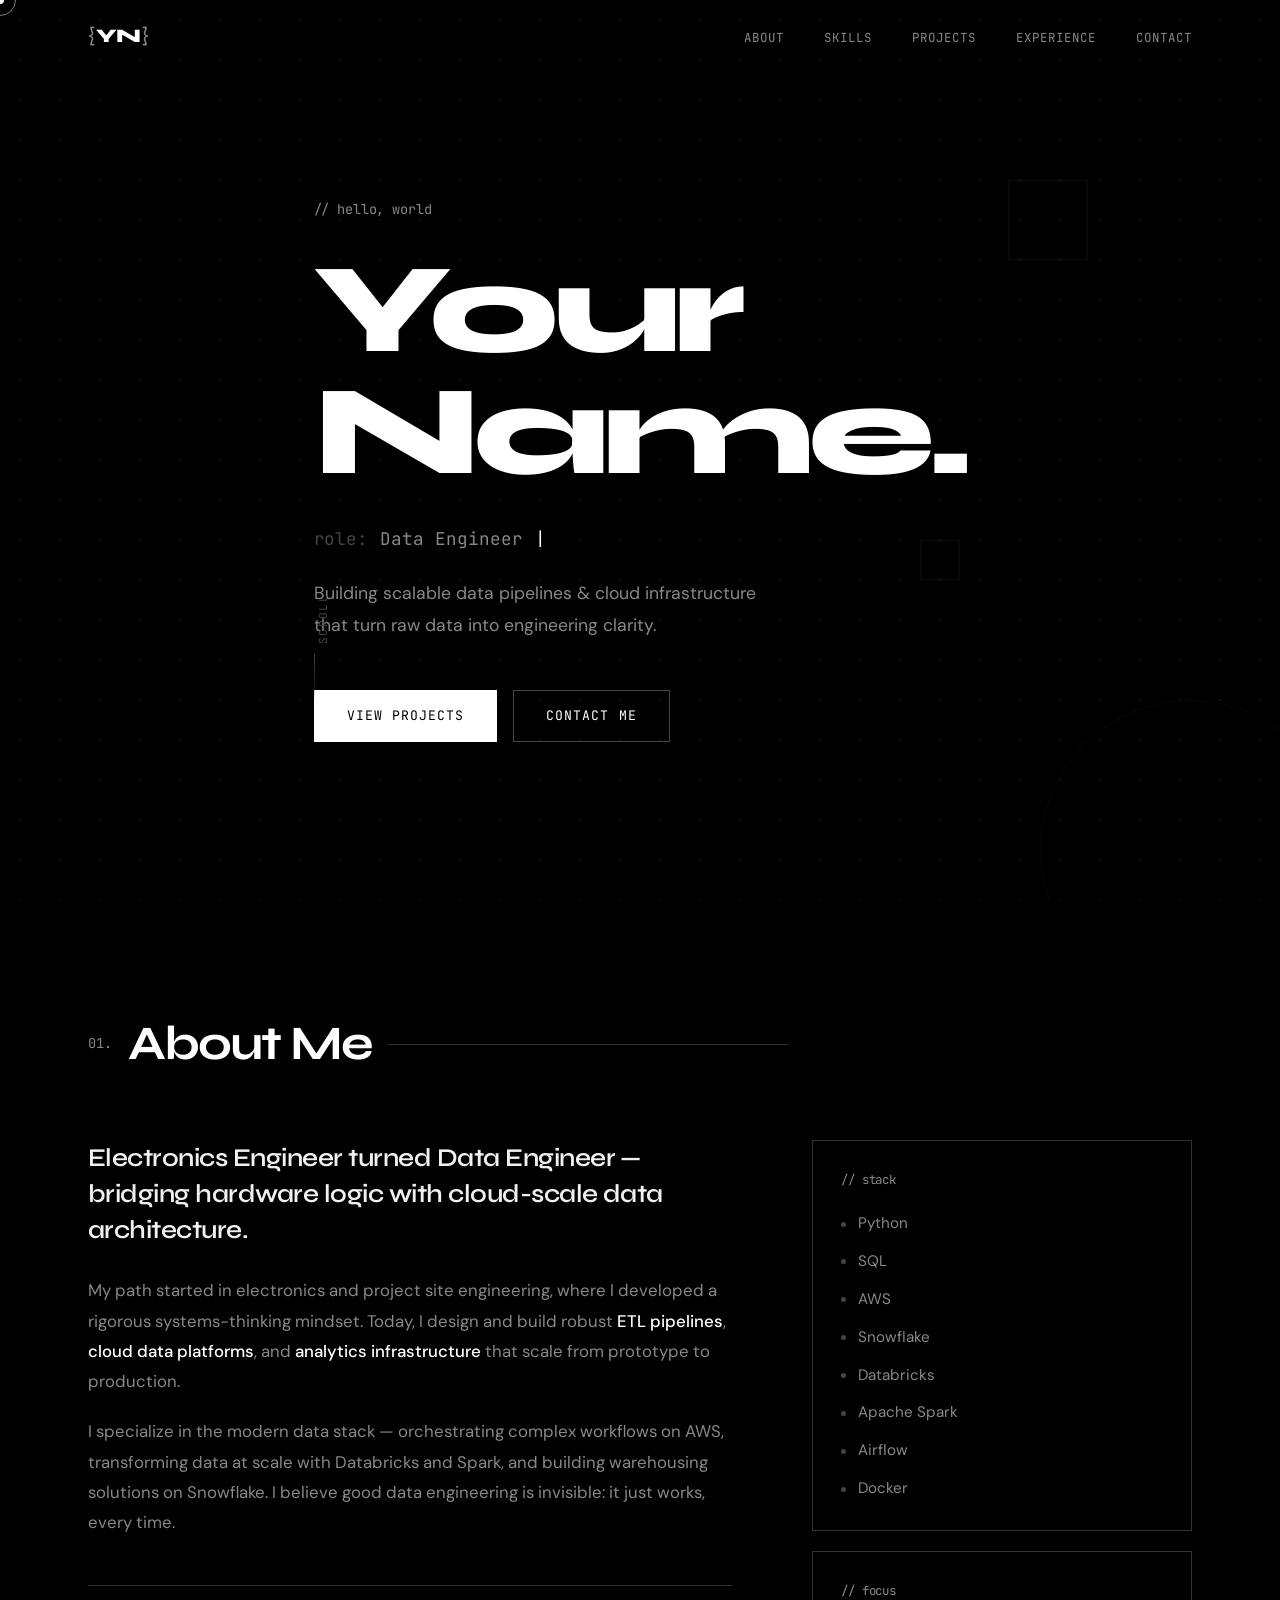
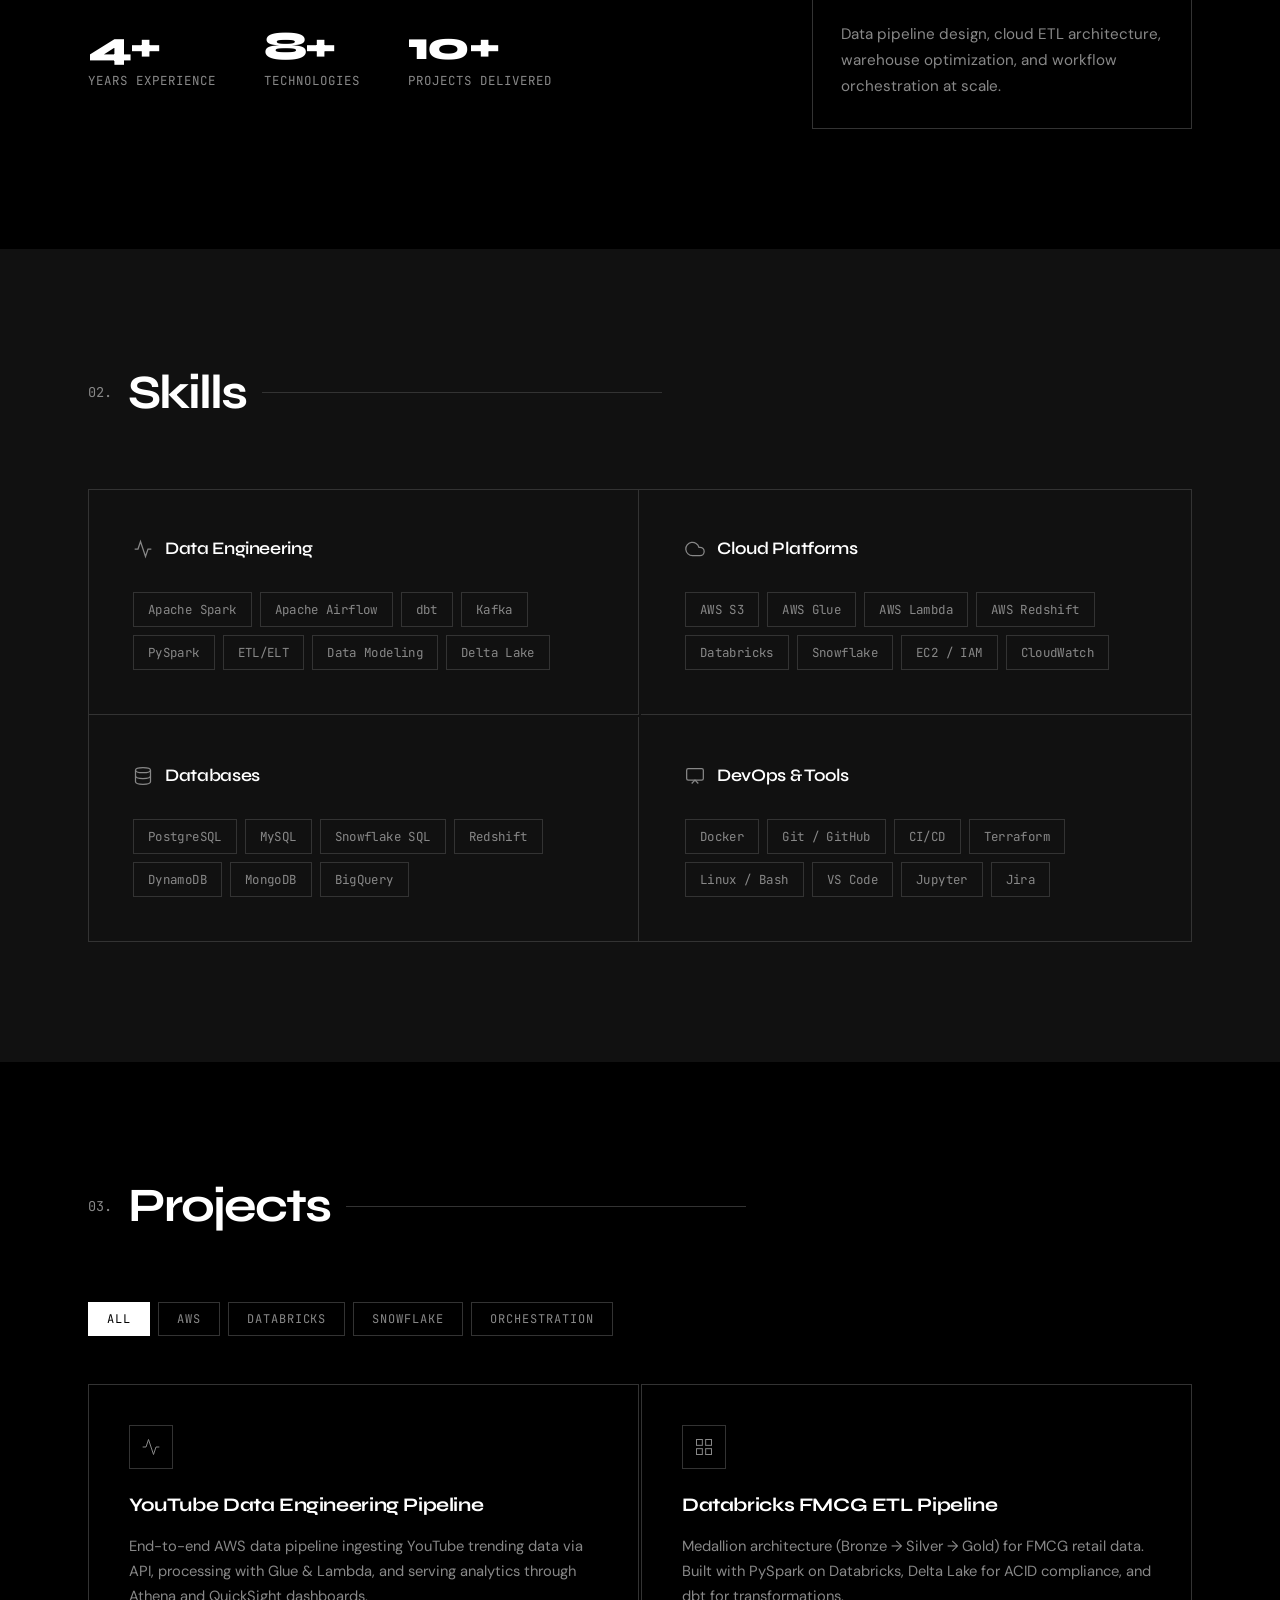
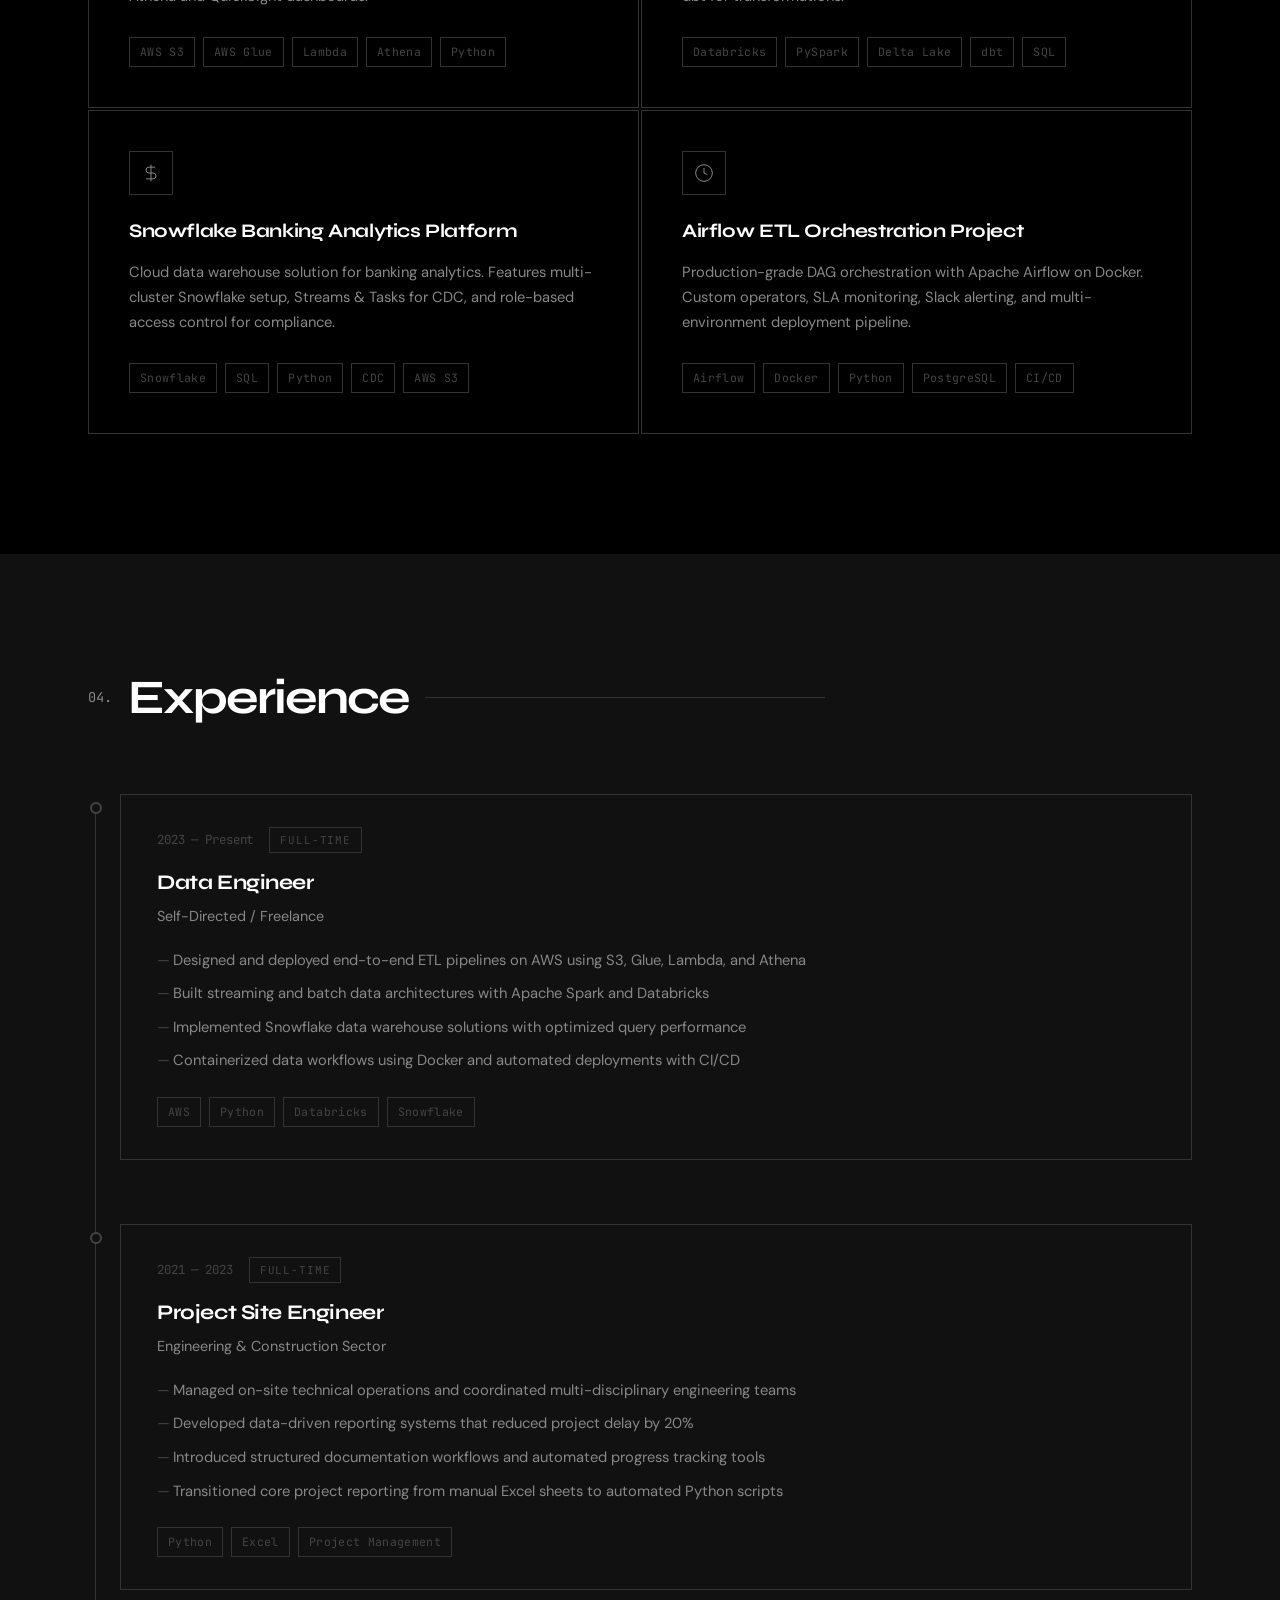
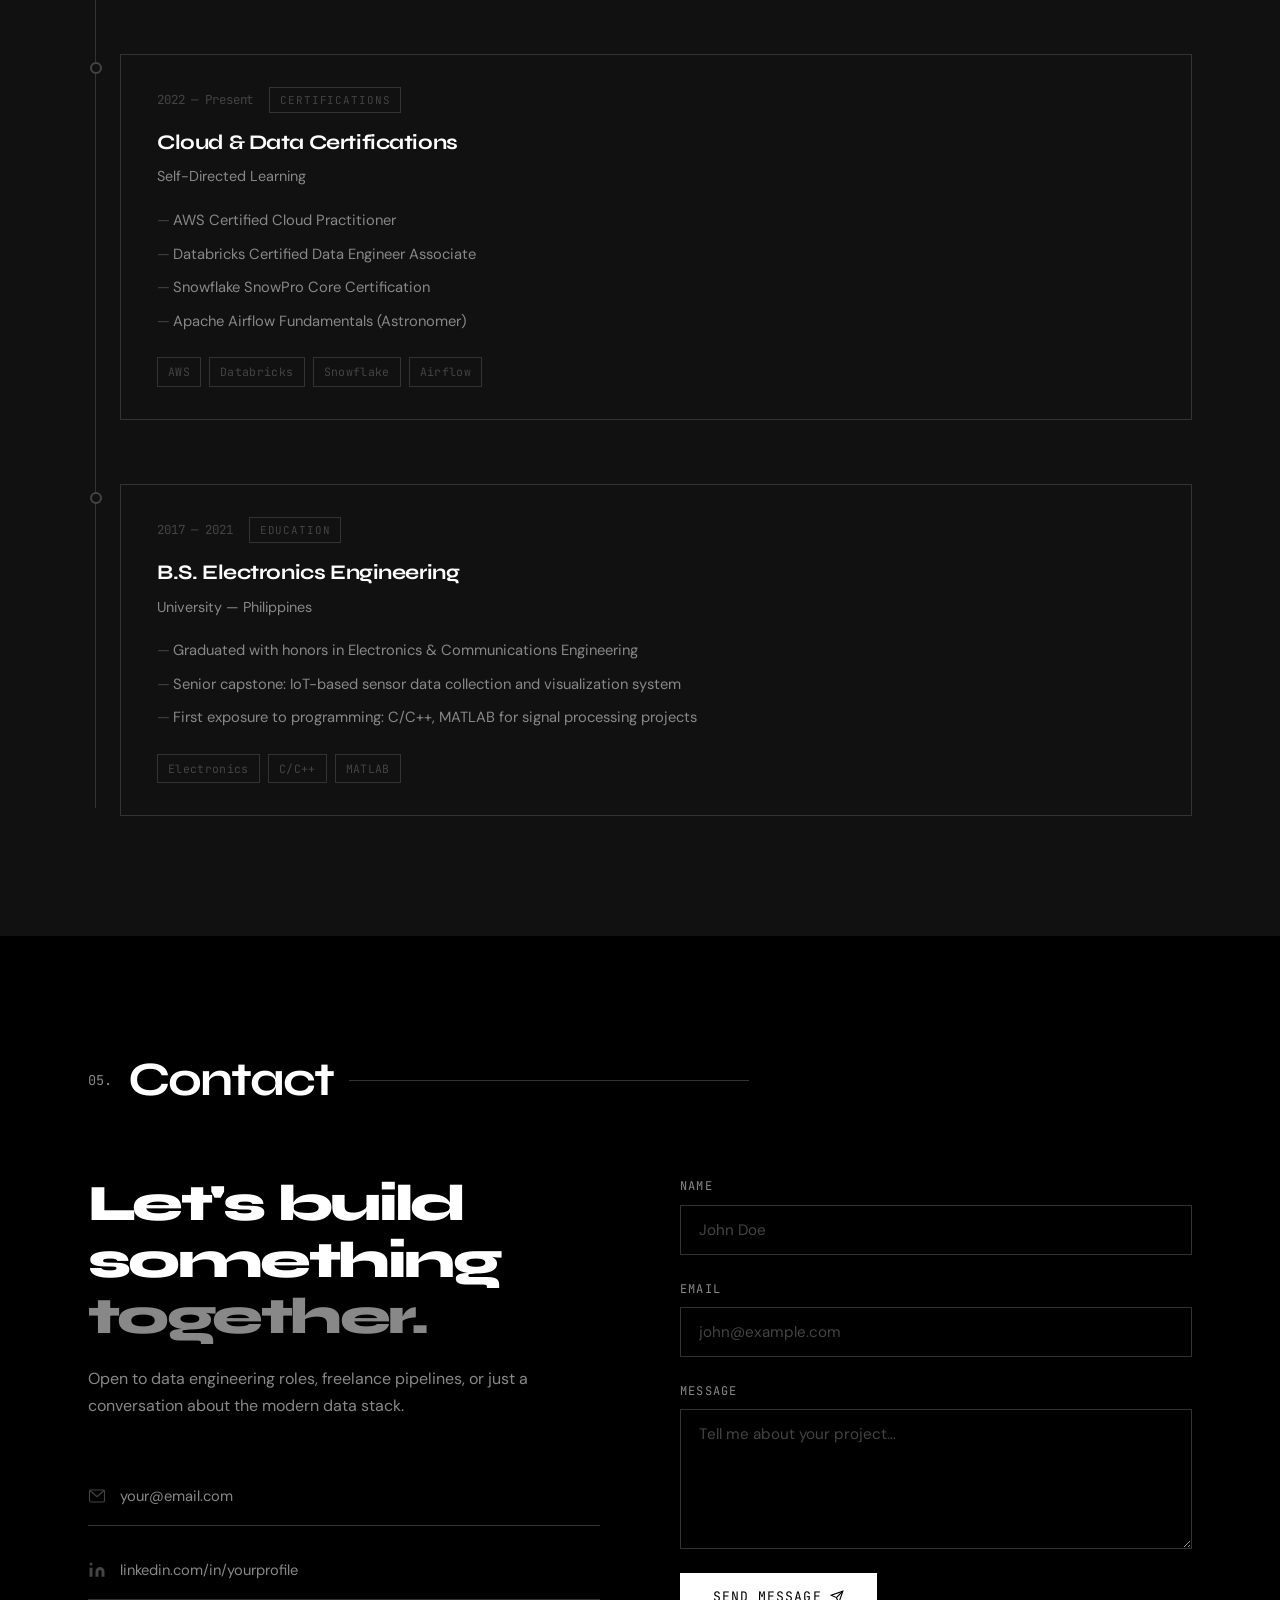
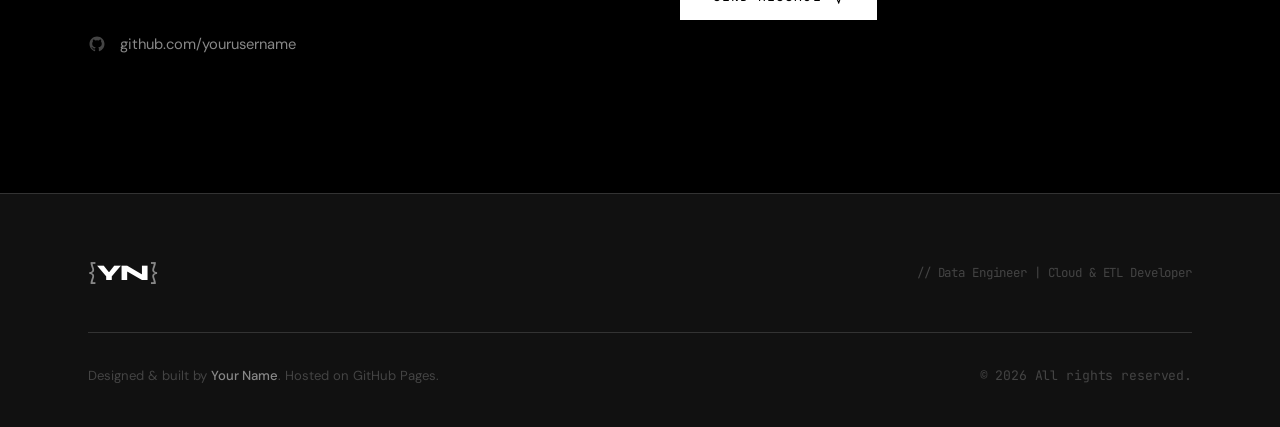
==== commit e9c09c42: "modified:   portfolio/index.html" ====
--- a/portfolio/index.html
+++ b/portfolio/index.html
@@ -20,8 +20,8 @@
   <meta name="twitter:description" content="Data Engineer specializing in Cloud & ETL pipelines." />
 
   <title>Your Name — Data Engineer</title>
-  <link rel="icon" type="image/svg+xml" href="assets/favicon.svg" />
-  <link rel="stylesheet" href="css/style.css" />
+  <link rel="icon" type="image/svg+xml" href="/assets/favicon.svg" />
+  <link rel="stylesheet" href="/css/style.css" />
 
   <!-- Font: Syne (display) + JetBrains Mono (mono accent) + DM Sans (body) -->
   <link rel="preconnect" href="https://fonts.googleapis.com" />
@@ -551,6 +551,6 @@
     <svg viewBox="0 0 24 24" fill="none" stroke="currentColor" stroke-width="2" aria-hidden="true"><polyline points="18 15 12 9 6 15"/></svg>
   </button>
 
-  <script src="js/main.js"></script>
+  <script src="/js/main.js"></script>
 </body>
 </html>
--- a/css/style.css
+++ b/css/style.css
@@ -0,0 +1,1386 @@
+/* ============================================================
+   PORTFOLIO — style.css
+   Brutalist Minimalism | Black & White | Dark Theme
+   ============================================================ */
+
+/* ============================================================
+   CSS VARIABLES
+   ============================================================ */
+:root {
+  /* Colors */
+  --black:      #000000;
+  --white:      #ffffff;
+  --off-white:  #f0f0f0;
+  --gray-100:   #e8e8e8;
+  --gray-200:   #c8c8c8;
+  --gray-400:   #888888;
+  --gray-600:   #444444;
+  --gray-700:   #333333;
+  --gray-800:   #1a1a1a;
+  --gray-900:   #111111;
+
+  /* Semantic */
+  --bg:         var(--black);
+  --bg-alt:     var(--gray-900);
+  --bg-card:    var(--gray-800);
+  --text:       var(--white);
+  --text-muted: var(--gray-400);
+  --text-dim:   var(--gray-600);
+  --border:     var(--gray-700);
+  --border-light: rgba(255,255,255,0.08);
+  --accent:     var(--white);
+
+  /* Typography */
+  --font-display: 'Syne', sans-serif;
+  --font-body:    'DM Sans', sans-serif;
+  --font-mono:    'JetBrains Mono', monospace;
+
+  /* Spacing */
+  --section-pad: 120px;
+  --container:   1200px;
+
+  /* Transitions */
+  --ease:       cubic-bezier(0.25, 0.46, 0.45, 0.94);
+  --ease-out:   cubic-bezier(0.0, 0.0, 0.2, 1);
+  --dur-fast:   0.2s;
+  --dur-med:    0.4s;
+  --dur-slow:   0.7s;
+}
+
+/* ============================================================
+   RESET & BASE
+   ============================================================ */
+*, *::before, *::after {
+  box-sizing: border-box;
+  margin: 0;
+  padding: 0;
+}
+
+html {
+  scroll-behavior: smooth;
+  font-size: 16px;
+  -webkit-font-smoothing: antialiased;
+  -moz-osx-font-smoothing: grayscale;
+}
+
+body {
+  background-color: var(--bg);
+  color: var(--text);
+  font-family: var(--font-body);
+  font-weight: 400;
+  line-height: 1.7;
+  cursor: none; /* Custom cursor */
+  overflow-x: hidden;
+}
+
+/* Restore cursor on touch devices */
+@media (hover: none) {
+  body { cursor: auto; }
+}
+
+img { display: block; max-width: 100%; }
+
+a {
+  color: inherit;
+  text-decoration: none;
+}
+
+ul, ol { list-style: none; }
+
+button {
+  font-family: inherit;
+  cursor: pointer;
+  border: none;
+  background: none;
+}
+
+::selection {
+  background: var(--white);
+  color: var(--black);
+}
+
+/* Focus styles */
+:focus-visible {
+  outline: 2px solid var(--white);
+  outline-offset: 4px;
+}
+
+/* ============================================================
+   TYPOGRAPHY UTILITIES
+   ============================================================ */
+.mono {
+  font-family: var(--font-mono);
+  font-weight: 400;
+  letter-spacing: -0.01em;
+}
+
+/* ============================================================
+   SCROLL PROGRESS BAR
+   ============================================================ */
+#scroll-progress {
+  position: fixed;
+  top: 0;
+  left: 0;
+  height: 2px;
+  background: var(--white);
+  width: 0%;
+  z-index: 9999;
+  transition: width 0.1s linear;
+}
+
+/* ============================================================
+   CUSTOM CURSOR
+   ============================================================ */
+#cursor {
+  position: fixed;
+  width: 8px;
+  height: 8px;
+  background: var(--white);
+  border-radius: 50%;
+  pointer-events: none;
+  z-index: 9998;
+  transform: translate(-50%, -50%);
+  transition: transform var(--dur-fast) var(--ease),
+              background var(--dur-fast),
+              width var(--dur-fast),
+              height var(--dur-fast);
+}
+
+#cursor-follower {
+  position: fixed;
+  width: 32px;
+  height: 32px;
+  border: 1px solid rgba(255, 255, 255, 0.5);
+  border-radius: 50%;
+  pointer-events: none;
+  z-index: 9997;
+  transform: translate(-50%, -50%);
+  transition: transform 0.12s var(--ease),
+              opacity var(--dur-fast);
+}
+
+body:has(a:hover, button:hover) #cursor,
+body:has(.project-card:hover) #cursor {
+  width: 14px;
+  height: 14px;
+}
+
+/* ============================================================
+   LAYOUT
+   ============================================================ */
+.container {
+  max-width: var(--container);
+  margin: 0 auto;
+  padding: 0 48px;
+}
+
+section {
+  padding: var(--section-pad) 0;
+  position: relative;
+}
+
+/* Alternate section backgrounds */
+#about    { background: var(--bg); }
+#skills   { background: var(--bg-alt); }
+#projects { background: var(--bg); }
+#experience { background: var(--bg-alt); }
+#contact  { background: var(--bg); }
+
+/* ============================================================
+   SECTION HEADERS
+   ============================================================ */
+.section-header {
+  display: flex;
+  align-items: center;
+  gap: 16px;
+  margin-bottom: 72px;
+}
+
+.section-num {
+  color: var(--text-muted);
+  font-size: 0.85rem;
+  flex-shrink: 0;
+}
+
+.section-header h2 {
+  font-family: var(--font-display);
+  font-size: clamp(2rem, 4vw, 3rem);
+  font-weight: 700;
+  line-height: 1;
+  letter-spacing: -0.04em;
+  flex-shrink: 0;
+}
+
+.section-line {
+  flex: 1;
+  height: 1px;
+  background: var(--border);
+  max-width: 400px;
+}
+
+/* ============================================================
+   NAVBAR
+   ============================================================ */
+#navbar {
+  position: fixed;
+  top: 0;
+  left: 0;
+  right: 0;
+  z-index: 1000;
+  padding: 20px 0;
+  transition: background var(--dur-med) var(--ease),
+              padding var(--dur-med) var(--ease),
+              border-color var(--dur-med);
+  border-bottom: 1px solid transparent;
+}
+
+#navbar.scrolled {
+  background: rgba(0, 0, 0, 0.92);
+  backdrop-filter: blur(12px);
+  -webkit-backdrop-filter: blur(12px);
+  padding: 14px 0;
+  border-color: var(--border-light);
+}
+
+.nav-container {
+  max-width: var(--container);
+  margin: 0 auto;
+  padding: 0 48px;
+  display: flex;
+  align-items: center;
+  justify-content: space-between;
+}
+
+.nav-logo {
+  font-family: var(--font-display);
+  font-size: 1.2rem;
+  font-weight: 800;
+  letter-spacing: -0.02em;
+  color: var(--white);
+  transition: opacity var(--dur-fast);
+}
+
+.nav-logo:hover { opacity: 0.7; }
+
+.logo-bracket {
+  color: var(--gray-400);
+  font-weight: 400;
+}
+
+.nav-links {
+  display: flex;
+  align-items: center;
+  gap: 40px;
+}
+
+.nav-link {
+  font-family: var(--font-mono);
+  font-size: 0.78rem;
+  color: var(--text-muted);
+  letter-spacing: 0.08em;
+  text-transform: uppercase;
+  transition: color var(--dur-fast);
+  position: relative;
+}
+
+.nav-link::after {
+  content: '';
+  position: absolute;
+  bottom: -4px;
+  left: 0;
+  right: 0;
+  height: 1px;
+  background: var(--white);
+  transform: scaleX(0);
+  transition: transform var(--dur-fast) var(--ease);
+  transform-origin: right;
+}
+
+.nav-link:hover {
+  color: var(--white);
+}
+
+.nav-link:hover::after {
+  transform: scaleX(1);
+  transform-origin: left;
+}
+
+/* Hamburger */
+.hamburger {
+  display: none;
+  flex-direction: column;
+  gap: 5px;
+  width: 28px;
+  padding: 4px;
+}
+
+.hamburger span {
+  display: block;
+  height: 1.5px;
+  background: var(--white);
+  transition: transform var(--dur-med) var(--ease),
+              opacity var(--dur-fast);
+  transform-origin: center;
+}
+
+.hamburger.active span:nth-child(1) {
+  transform: translateY(6.5px) rotate(45deg);
+}
+.hamburger.active span:nth-child(2) {
+  opacity: 0;
+  transform: scaleX(0);
+}
+.hamburger.active span:nth-child(3) {
+  transform: translateY(-6.5px) rotate(-45deg);
+}
+
+/* ============================================================
+   HERO
+   ============================================================ */
+#hero {
+  min-height: 100svh;
+  display: flex;
+  align-items: center;
+  justify-content: center;
+  position: relative;
+  padding: 120px 0 80px;
+  overflow: hidden;
+}
+
+/* Subtle dot-grid background */
+.hero-bg-grid {
+  position: absolute;
+  inset: 0;
+  background-image: radial-gradient(circle, rgba(255,255,255,0.06) 1px, transparent 1px);
+  background-size: 40px 40px;
+  pointer-events: none;
+}
+
+.hero-content {
+  position: relative;
+  z-index: 2;
+  max-width: 900px;
+  padding: 0 48px;
+}
+
+.hero-pre {
+  font-size: 0.85rem;
+  color: var(--text-muted);
+  margin-bottom: 28px;
+  opacity: 0;
+  animation: fadeSlideUp 0.6s var(--ease-out) 0.2s forwards;
+}
+
+.hero-name {
+  font-family: var(--font-display);
+  font-weight: 800;
+  font-size: clamp(3.5rem, 10vw, 8rem);
+  line-height: 0.95;
+  letter-spacing: -0.05em;
+  margin-bottom: 32px;
+  display: flex;
+  flex-direction: column;
+}
+
+.name-line {
+  display: block;
+  opacity: 0;
+  animation: fadeSlideUp 0.7s var(--ease-out) 0.4s forwards;
+}
+
+.accent-line {
+  animation-delay: 0.55s;
+  color: var(--white);
+}
+
+.hero-tagline {
+  font-family: var(--font-mono);
+  font-size: clamp(0.9rem, 2vw, 1.1rem);
+  color: var(--text-muted);
+  margin-bottom: 24px;
+  opacity: 0;
+  animation: fadeSlideUp 0.6s var(--ease-out) 0.8s forwards;
+  display: flex;
+  align-items: center;
+  gap: 12px;
+}
+
+.tagline-prefix {
+  color: var(--gray-600);
+}
+
+.cursor-blink {
+  animation: blink 1s step-end infinite;
+  color: var(--white);
+}
+
+@keyframes blink {
+  0%, 100% { opacity: 1; }
+  50%       { opacity: 0; }
+}
+
+.hero-sub {
+  font-size: clamp(0.95rem, 2vw, 1.1rem);
+  color: var(--text-muted);
+  line-height: 1.8;
+  max-width: 520px;
+  margin-bottom: 48px;
+  opacity: 0;
+  animation: fadeSlideUp 0.6s var(--ease-out) 1s forwards;
+}
+
+.hero-cta {
+  display: flex;
+  gap: 16px;
+  flex-wrap: wrap;
+  opacity: 0;
+  animation: fadeSlideUp 0.6s var(--ease-out) 1.1s forwards;
+}
+
+/* Scroll hint */
+.hero-scroll-hint {
+  position: absolute;
+  bottom: 40px;
+  left: 48px;
+  display: flex;
+  flex-direction: column;
+  align-items: flex-start;
+  gap: 10px;
+  opacity: 0;
+  animation: fadeIn 0.6s var(--ease-out) 1.5s forwards;
+}
+
+.hero-scroll-hint .mono {
+  font-size: 0.7rem;
+  color: var(--text-dim);
+  text-transform: uppercase;
+  letter-spacing: 0.12em;
+  writing-mode: vertical-lr;
+  transform: rotate(180deg);
+}
+
+.scroll-line {
+  width: 1px;
+  height: 48px;
+  background: linear-gradient(to bottom, var(--gray-600), transparent);
+  animation: pulse-line 2s ease-in-out infinite;
+}
+
+@keyframes pulse-line {
+  0%, 100% { opacity: 1; }
+  50%       { opacity: 0.3; }
+}
+
+/* Decorative floating elements */
+.hero-deco {
+  position: absolute;
+  inset: 0;
+  pointer-events: none;
+  overflow: hidden;
+}
+
+.deco-box {
+  position: absolute;
+  border: 1px solid rgba(255,255,255,0.05);
+  animation: float 8s ease-in-out infinite;
+}
+
+.deco-1 {
+  width: 80px;
+  height: 80px;
+  top: 20%;
+  right: 15%;
+  animation-delay: 0s;
+}
+
+.deco-2 {
+  width: 40px;
+  height: 40px;
+  top: 60%;
+  right: 25%;
+  animation-delay: 3s;
+}
+
+.deco-circle {
+  position: absolute;
+  width: 300px;
+  height: 300px;
+  border-radius: 50%;
+  border: 1px solid rgba(255,255,255,0.03);
+  bottom: -100px;
+  right: -60px;
+}
+
+@keyframes float {
+  0%, 100% { transform: translateY(0px) rotate(0deg); }
+  50%       { transform: translateY(-12px) rotate(3deg); }
+}
+
+/* ============================================================
+   BUTTONS
+   ============================================================ */
+.btn {
+  display: inline-flex;
+  align-items: center;
+  gap: 8px;
+  font-family: var(--font-mono);
+  font-size: 0.82rem;
+  letter-spacing: 0.08em;
+  text-transform: uppercase;
+  padding: 14px 32px;
+  border: 1px solid transparent;
+  transition: background var(--dur-fast),
+              color var(--dur-fast),
+              border-color var(--dur-fast),
+              transform var(--dur-fast);
+}
+
+.btn:hover { transform: translateY(-2px); }
+.btn:active { transform: translateY(0); }
+
+.btn-primary {
+  background: var(--white);
+  color: var(--black);
+  border-color: var(--white);
+}
+
+.btn-primary:hover {
+  background: var(--gray-100);
+  border-color: var(--gray-100);
+}
+
+.btn-outline {
+  background: transparent;
+  color: var(--white);
+  border-color: var(--gray-600);
+}
+
+.btn-outline:hover {
+  border-color: var(--white);
+}
+
+/* ============================================================
+   ABOUT
+   ============================================================ */
+.about-grid {
+  display: grid;
+  grid-template-columns: 1fr 380px;
+  gap: 80px;
+  align-items: start;
+}
+
+.about-lead {
+  font-family: var(--font-display);
+  font-size: clamp(1.3rem, 2.5vw, 1.6rem);
+  font-weight: 600;
+  letter-spacing: -0.02em;
+  line-height: 1.4;
+  margin-bottom: 28px;
+  color: var(--off-white);
+}
+
+.about-body {
+  font-size: 1.05rem;
+  color: var(--text-muted);
+  margin-bottom: 20px;
+  line-height: 1.8;
+}
+
+.about-body strong { color: var(--white); font-weight: 500; }
+
+.about-stats {
+  display: flex;
+  gap: 48px;
+  margin-top: 48px;
+  padding-top: 40px;
+  border-top: 1px solid var(--border);
+}
+
+.stat-item { display: flex; flex-direction: column; gap: 4px; }
+
+.stat-num {
+  font-family: var(--font-display);
+  font-size: 2.5rem;
+  font-weight: 800;
+  letter-spacing: -0.04em;
+  line-height: 1;
+}
+
+.stat-label {
+  font-size: 0.78rem;
+  color: var(--text-muted);
+  font-family: var(--font-mono);
+  text-transform: uppercase;
+  letter-spacing: 0.08em;
+}
+
+/* About Sidebar Cards */
+.about-card {
+  border: 1px solid var(--border);
+  padding: 28px;
+  margin-bottom: 20px;
+  transition: border-color var(--dur-fast);
+}
+
+.about-card:last-child { margin-bottom: 0; }
+
+.about-card:hover { border-color: var(--gray-400); }
+
+.card-title {
+  font-size: 0.78rem;
+  color: var(--text-muted);
+  margin-bottom: 20px;
+}
+
+.stack-list { display: flex; flex-direction: column; gap: 12px; }
+
+.stack-item {
+  display: flex;
+  align-items: center;
+  gap: 12px;
+  font-size: 0.95rem;
+  color: var(--text-muted);
+  transition: color var(--dur-fast);
+}
+
+.stack-item:hover { color: var(--white); }
+
+.dot {
+  width: 5px;
+  height: 5px;
+  border-radius: 50%;
+  background: var(--gray-600);
+  flex-shrink: 0;
+}
+
+.focus-text {
+  font-size: 0.95rem;
+  color: var(--text-muted);
+  line-height: 1.7;
+}
+
+/* ============================================================
+   SKILLS
+   ============================================================ */
+.skills-grid {
+  display: grid;
+  grid-template-columns: repeat(2, 1fr);
+  gap: 2px;
+  border: 1px solid var(--border);
+}
+
+.skill-category {
+  padding: 44px;
+  border-right: 1px solid var(--border);
+  border-bottom: 1px solid var(--border);
+  transition: background var(--dur-fast);
+}
+
+.skill-category:nth-child(even) { border-right: none; }
+.skill-category:nth-child(3),
+.skill-category:nth-child(4) { border-bottom: none; }
+
+.skill-category:hover { background: var(--bg-card); }
+
+.cat-title {
+  display: flex;
+  align-items: center;
+  gap: 12px;
+  font-family: var(--font-display);
+  font-size: 1.1rem;
+  font-weight: 600;
+  letter-spacing: -0.02em;
+  margin-bottom: 28px;
+  color: var(--white);
+}
+
+.cat-icon {
+  width: 20px;
+  height: 20px;
+  color: var(--text-muted);
+}
+
+.skill-tags {
+  display: flex;
+  flex-wrap: wrap;
+  gap: 8px;
+}
+
+.skill-tag {
+  font-family: var(--font-mono);
+  font-size: 0.78rem;
+  padding: 6px 14px;
+  border: 1px solid var(--border);
+  color: var(--text-muted);
+  letter-spacing: 0.03em;
+  transition: border-color var(--dur-fast),
+              color var(--dur-fast),
+              background var(--dur-fast);
+}
+
+.skill-tag:hover {
+  border-color: var(--white);
+  color: var(--white);
+  background: rgba(255,255,255,0.04);
+}
+
+/* ============================================================
+   PROJECTS
+   ============================================================ */
+.filter-bar {
+  display: flex;
+  gap: 8px;
+  flex-wrap: wrap;
+  margin-bottom: 48px;
+}
+
+.filter-btn {
+  font-family: var(--font-mono);
+  font-size: 0.75rem;
+  padding: 8px 18px;
+  border: 1px solid var(--border);
+  color: var(--text-muted);
+  text-transform: uppercase;
+  letter-spacing: 0.08em;
+  transition: all var(--dur-fast);
+}
+
+.filter-btn:hover,
+.filter-btn.active {
+  background: var(--white);
+  color: var(--black);
+  border-color: var(--white);
+}
+
+.projects-grid {
+  display: grid;
+  grid-template-columns: repeat(2, 1fr);
+  gap: 2px;
+}
+
+.project-card {
+  border: 1px solid var(--border);
+  padding: 40px;
+  position: relative;
+  transition: background var(--dur-med) var(--ease),
+              transform var(--dur-med) var(--ease),
+              box-shadow var(--dur-med) var(--ease);
+  overflow: hidden;
+}
+
+.project-card::before {
+  content: '';
+  position: absolute;
+  inset: 0;
+  background: rgba(255,255,255,0.02);
+  opacity: 0;
+  transition: opacity var(--dur-fast);
+}
+
+.project-card:hover {
+  background: var(--bg-card);
+  transform: translateY(-4px);
+  box-shadow: 0 20px 60px rgba(0,0,0,0.5);
+  border-color: var(--gray-600);
+  z-index: 2;
+}
+
+.project-card:hover::before { opacity: 1; }
+
+/* Filtered state */
+.project-card.hidden {
+  display: none;
+}
+
+.project-top {
+  display: flex;
+  justify-content: space-between;
+  align-items: flex-start;
+  margin-bottom: 24px;
+}
+
+.project-icon {
+  width: 44px;
+  height: 44px;
+  border: 1px solid var(--border);
+  display: flex;
+  align-items: center;
+  justify-content: center;
+  color: var(--text-muted);
+  transition: border-color var(--dur-fast), color var(--dur-fast);
+}
+
+.project-card:hover .project-icon {
+  border-color: var(--white);
+  color: var(--white);
+}
+
+.project-icon svg { width: 20px; height: 20px; }
+
+.project-links {
+  display: flex;
+  gap: 12px;
+  opacity: 0;
+  transform: translateY(-4px);
+  transition: opacity var(--dur-fast), transform var(--dur-fast);
+}
+
+.project-card:hover .project-links {
+  opacity: 1;
+  transform: translateY(0);
+}
+
+.icon-link {
+  width: 32px;
+  height: 32px;
+  display: flex;
+  align-items: center;
+  justify-content: center;
+  color: var(--text-muted);
+  transition: color var(--dur-fast);
+}
+
+.icon-link:hover { color: var(--white); }
+.icon-link svg { width: 18px; height: 18px; }
+
+.project-title {
+  font-family: var(--font-display);
+  font-size: 1.2rem;
+  font-weight: 700;
+  letter-spacing: -0.02em;
+  line-height: 1.3;
+  margin-bottom: 16px;
+  transition: color var(--dur-fast);
+}
+
+.project-desc {
+  font-size: 0.92rem;
+  color: var(--text-muted);
+  line-height: 1.7;
+  margin-bottom: 28px;
+}
+
+.project-tags {
+  display: flex;
+  flex-wrap: wrap;
+  gap: 8px;
+}
+
+.tag {
+  font-family: var(--font-mono);
+  font-size: 0.72rem;
+  color: var(--text-dim);
+  padding: 4px 10px;
+  border: 1px solid var(--gray-700);
+  letter-spacing: 0.03em;
+  transition: color var(--dur-fast), border-color var(--dur-fast);
+}
+
+.project-card:hover .tag {
+  color: var(--text-muted);
+  border-color: var(--gray-600);
+}
+
+/* ============================================================
+   EXPERIENCE / TIMELINE
+   ============================================================ */
+.timeline {
+  position: relative;
+  padding-left: 32px;
+}
+
+/* Vertical line */
+.timeline::before {
+  content: '';
+  position: absolute;
+  left: 7px;
+  top: 8px;
+  bottom: 8px;
+  width: 1px;
+  background: var(--border);
+}
+
+.timeline-item {
+  position: relative;
+  margin-bottom: 64px;
+}
+
+.timeline-item:last-child { margin-bottom: 0; }
+
+/* Dot marker */
+.timeline-marker {
+  position: absolute;
+  left: -30px;
+  top: 8px;
+  width: 12px;
+  height: 12px;
+  border: 2px solid var(--gray-600);
+  border-radius: 50%;
+  background: var(--bg-alt);
+  transition: border-color var(--dur-fast), background var(--dur-fast);
+}
+
+.timeline-item:hover .timeline-marker {
+  border-color: var(--white);
+  background: var(--white);
+}
+
+.timeline-content {
+  padding: 32px 36px;
+  border: 1px solid var(--border);
+  transition: border-color var(--dur-fast), background var(--dur-fast);
+}
+
+.timeline-item:hover .timeline-content {
+  background: var(--bg-card);
+  border-color: var(--gray-600);
+}
+
+.timeline-meta {
+  display: flex;
+  align-items: center;
+  gap: 16px;
+  margin-bottom: 12px;
+}
+
+.timeline-date {
+  font-size: 0.78rem;
+  color: var(--text-dim);
+}
+
+.timeline-type {
+  font-family: var(--font-mono);
+  font-size: 0.68rem;
+  color: var(--text-dim);
+  padding: 3px 10px;
+  border: 1px solid var(--border);
+  text-transform: uppercase;
+  letter-spacing: 0.08em;
+}
+
+.timeline-title {
+  font-family: var(--font-display);
+  font-size: 1.3rem;
+  font-weight: 700;
+  letter-spacing: -0.02em;
+  margin-bottom: 4px;
+}
+
+.timeline-company {
+  font-size: 0.9rem;
+  color: var(--text-muted);
+  margin-bottom: 20px;
+}
+
+.timeline-list {
+  list-style: none;
+  margin-bottom: 24px;
+  display: flex;
+  flex-direction: column;
+  gap: 10px;
+}
+
+.timeline-list li {
+  font-size: 0.92rem;
+  color: var(--text-muted);
+  padding-left: 16px;
+  position: relative;
+  line-height: 1.6;
+}
+
+.timeline-list li::before {
+  content: '—';
+  position: absolute;
+  left: 0;
+  color: var(--text-dim);
+}
+
+.timeline-tags {
+  display: flex;
+  flex-wrap: wrap;
+  gap: 8px;
+}
+
+/* ============================================================
+   CONTACT
+   ============================================================ */
+.contact-grid {
+  display: grid;
+  grid-template-columns: 1fr 1fr;
+  gap: 80px;
+  align-items: start;
+}
+
+.contact-heading {
+  font-family: var(--font-display);
+  font-size: clamp(2rem, 4vw, 3.2rem);
+  font-weight: 800;
+  letter-spacing: -0.05em;
+  line-height: 1.1;
+  margin-bottom: 20px;
+}
+
+.contact-accent { color: var(--gray-400); }
+
+.contact-sub {
+  font-size: 1rem;
+  color: var(--text-muted);
+  line-height: 1.7;
+  margin-bottom: 48px;
+}
+
+.contact-links {
+  display: flex;
+  flex-direction: column;
+  gap: 16px;
+}
+
+.contact-link {
+  display: flex;
+  align-items: center;
+  gap: 14px;
+  font-size: 0.92rem;
+  color: var(--text-muted);
+  padding: 16px 0;
+  border-bottom: 1px solid var(--border);
+  transition: color var(--dur-fast), border-color var(--dur-fast);
+}
+
+.contact-link:last-child { border-bottom: none; }
+
+.contact-link svg {
+  width: 18px;
+  height: 18px;
+  flex-shrink: 0;
+  color: var(--text-dim);
+  transition: color var(--dur-fast);
+}
+
+.contact-link:hover {
+  color: var(--white);
+}
+
+.contact-link:hover svg { color: var(--white); }
+
+/* Form */
+.contact-form { display: flex; flex-direction: column; gap: 24px; }
+
+.form-group { display: flex; flex-direction: column; gap: 8px; }
+
+.form-label {
+  font-family: var(--font-mono);
+  font-size: 0.75rem;
+  color: var(--text-muted);
+  text-transform: uppercase;
+  letter-spacing: 0.1em;
+}
+
+.form-input {
+  background: transparent;
+  border: 1px solid var(--border);
+  color: var(--white);
+  font-family: var(--font-body);
+  font-size: 0.95rem;
+  padding: 14px 18px;
+  transition: border-color var(--dur-fast);
+  outline: none;
+  width: 100%;
+  -webkit-appearance: none;
+}
+
+.form-input::placeholder { color: var(--text-dim); }
+
+.form-input:focus { border-color: var(--gray-400); }
+
+.form-textarea {
+  resize: vertical;
+  min-height: 140px;
+  font-family: var(--font-body);
+}
+
+.form-submit {
+  align-self: flex-start;
+}
+
+.form-submit svg {
+  width: 14px;
+  height: 14px;
+}
+
+.form-note {
+  font-size: 0.8rem;
+  color: var(--text-muted);
+  min-height: 1.2em;
+}
+
+/* ============================================================
+   FOOTER
+   ============================================================ */
+#footer {
+  background: var(--gray-900);
+  padding: 60px 0 40px;
+  border-top: 1px solid var(--border);
+}
+
+.footer-top {
+  display: flex;
+  align-items: center;
+  justify-content: space-between;
+  margin-bottom: 40px;
+}
+
+.footer-logo {
+  font-family: var(--font-display);
+  font-size: 1.4rem;
+  font-weight: 800;
+  letter-spacing: -0.02em;
+  transition: opacity var(--dur-fast);
+}
+
+.footer-logo:hover { opacity: 0.6; }
+
+.footer-tagline {
+  font-size: 0.78rem;
+  color: var(--text-dim);
+}
+
+.footer-divider {
+  height: 1px;
+  background: var(--border);
+  margin-bottom: 32px;
+}
+
+.footer-bottom {
+  display: flex;
+  justify-content: space-between;
+  align-items: center;
+}
+
+.footer-copy {
+  font-size: 0.82rem;
+  color: var(--text-dim);
+}
+
+.footer-copy strong { color: var(--text-muted); font-weight: 500; }
+
+/* ============================================================
+   BACK TO TOP
+   ============================================================ */
+#back-to-top {
+  position: fixed;
+  bottom: 32px;
+  right: 32px;
+  width: 44px;
+  height: 44px;
+  background: var(--gray-800);
+  border: 1px solid var(--border);
+  color: var(--white);
+  display: flex;
+  align-items: center;
+  justify-content: center;
+  z-index: 100;
+  opacity: 0;
+  pointer-events: none;
+  transform: translateY(12px);
+  transition: opacity var(--dur-fast), transform var(--dur-fast),
+              background var(--dur-fast), border-color var(--dur-fast);
+}
+
+#back-to-top.visible {
+  opacity: 1;
+  pointer-events: auto;
+  transform: translateY(0);
+}
+
+#back-to-top:hover {
+  background: var(--white);
+  color: var(--black);
+  border-color: var(--white);
+}
+
+#back-to-top svg { width: 18px; height: 18px; }
+
+/* ============================================================
+   SCROLL REVEAL ANIMATIONS
+   ============================================================ */
+.reveal {
+  opacity: 0;
+  transform: translateY(30px);
+  transition: opacity var(--dur-slow) var(--ease-out),
+              transform var(--dur-slow) var(--ease-out);
+}
+
+.reveal.visible {
+  opacity: 1;
+  transform: translateY(0);
+}
+
+/* Stagger delays for grids */
+.skill-category.reveal:nth-child(1) { transition-delay: 0s; }
+.skill-category.reveal:nth-child(2) { transition-delay: 0.1s; }
+.skill-category.reveal:nth-child(3) { transition-delay: 0.2s; }
+.skill-category.reveal:nth-child(4) { transition-delay: 0.3s; }
+
+.project-card.reveal:nth-child(1) { transition-delay: 0s; }
+.project-card.reveal:nth-child(2) { transition-delay: 0.1s; }
+.project-card.reveal:nth-child(3) { transition-delay: 0.2s; }
+.project-card.reveal:nth-child(4) { transition-delay: 0.3s; }
+
+/* ============================================================
+   KEYFRAMES
+   ============================================================ */
+@keyframes fadeSlideUp {
+  from {
+    opacity: 0;
+    transform: translateY(24px);
+  }
+  to {
+    opacity: 1;
+    transform: translateY(0);
+  }
+}
+
+@keyframes fadeIn {
+  from { opacity: 0; }
+  to   { opacity: 1; }
+}
+
+/* ============================================================
+   RESPONSIVE — TABLET (≤ 1024px)
+   ============================================================ */
+@media (max-width: 1024px) {
+  .container { padding: 0 32px; }
+  .nav-container { padding: 0 32px; }
+
+  .about-grid {
+    grid-template-columns: 1fr;
+    gap: 48px;
+  }
+
+  .skills-grid {
+    grid-template-columns: repeat(2, 1fr);
+  }
+
+  .projects-grid {
+    grid-template-columns: 1fr;
+  }
+
+  .contact-grid {
+    grid-template-columns: 1fr;
+    gap: 60px;
+  }
+}
+
+/* ============================================================
+   RESPONSIVE — MOBILE (≤ 768px)
+   ============================================================ */
+@media (max-width: 768px) {
+  :root { --section-pad: 80px; }
+
+  .container { padding: 0 24px; }
+  .nav-container { padding: 0 24px; }
+
+  /* Hide custom cursor on touch */
+  #cursor, #cursor-follower { display: none; }
+  body { cursor: auto; }
+
+  /* Nav mobile */
+  .nav-links {
+    position: fixed;
+    inset: 0;
+    background: var(--black);
+    flex-direction: column;
+    align-items: center;
+    justify-content: center;
+    gap: 32px;
+    opacity: 0;
+    pointer-events: none;
+    transition: opacity var(--dur-med) var(--ease);
+    z-index: 999;
+  }
+
+  .nav-links.open {
+    opacity: 1;
+    pointer-events: auto;
+  }
+
+  .nav-link {
+    font-size: 1rem;
+    letter-spacing: 0.15em;
+  }
+
+  .hamburger { display: flex; z-index: 1001; }
+
+  /* Hero */
+  .hero-content { padding: 0 24px; }
+  .hero-cta { flex-direction: column; align-items: flex-start; }
+
+  .hero-scroll-hint { left: 24px; }
+
+  /* About */
+  .about-stats {
+    gap: 32px;
+    flex-wrap: wrap;
+  }
+
+  /* Skills */
+  .skills-grid {
+    grid-template-columns: 1fr;
+    border: none;
+    gap: 2px;
+  }
+
+  .skill-category {
+    padding: 32px 24px;
+    border: 1px solid var(--border) !important;
+  }
+
+  /* Timeline */
+  .timeline { padding-left: 24px; }
+
+  .timeline-content { padding: 24px; }
+
+  .timeline-marker { left: -22px; }
+
+  /* Footer */
+  .footer-top {
+    flex-direction: column;
+    align-items: flex-start;
+    gap: 12px;
+  }
+
+  .footer-bottom {
+    flex-direction: column;
+    align-items: flex-start;
+    gap: 8px;
+  }
+
+  /* Back to top */
+  #back-to-top { bottom: 20px; right: 20px; }
+
+  /* Section header */
+  .section-header { gap: 12px; }
+}
+
+/* ============================================================
+   RESPONSIVE — SMALL MOBILE (≤ 480px)
+   ============================================================ */
+@media (max-width: 480px) {
+  .filter-bar { gap: 6px; }
+  .filter-btn { padding: 7px 14px; font-size: 0.7rem; }
+
+  .project-card { padding: 28px 24px; }
+
+  .timeline-item { margin-bottom: 48px; }
+
+  .btn { padding: 12px 24px; font-size: 0.78rem; }
+}
+
+/* ============================================================
+   PRINT
+   ============================================================ */
+@media print {
+  #navbar, #cursor, #cursor-follower, #scroll-progress,
+  #back-to-top, .hero-scroll-hint { display: none; }
+  body { background: #fff; color: #000; }
+}
